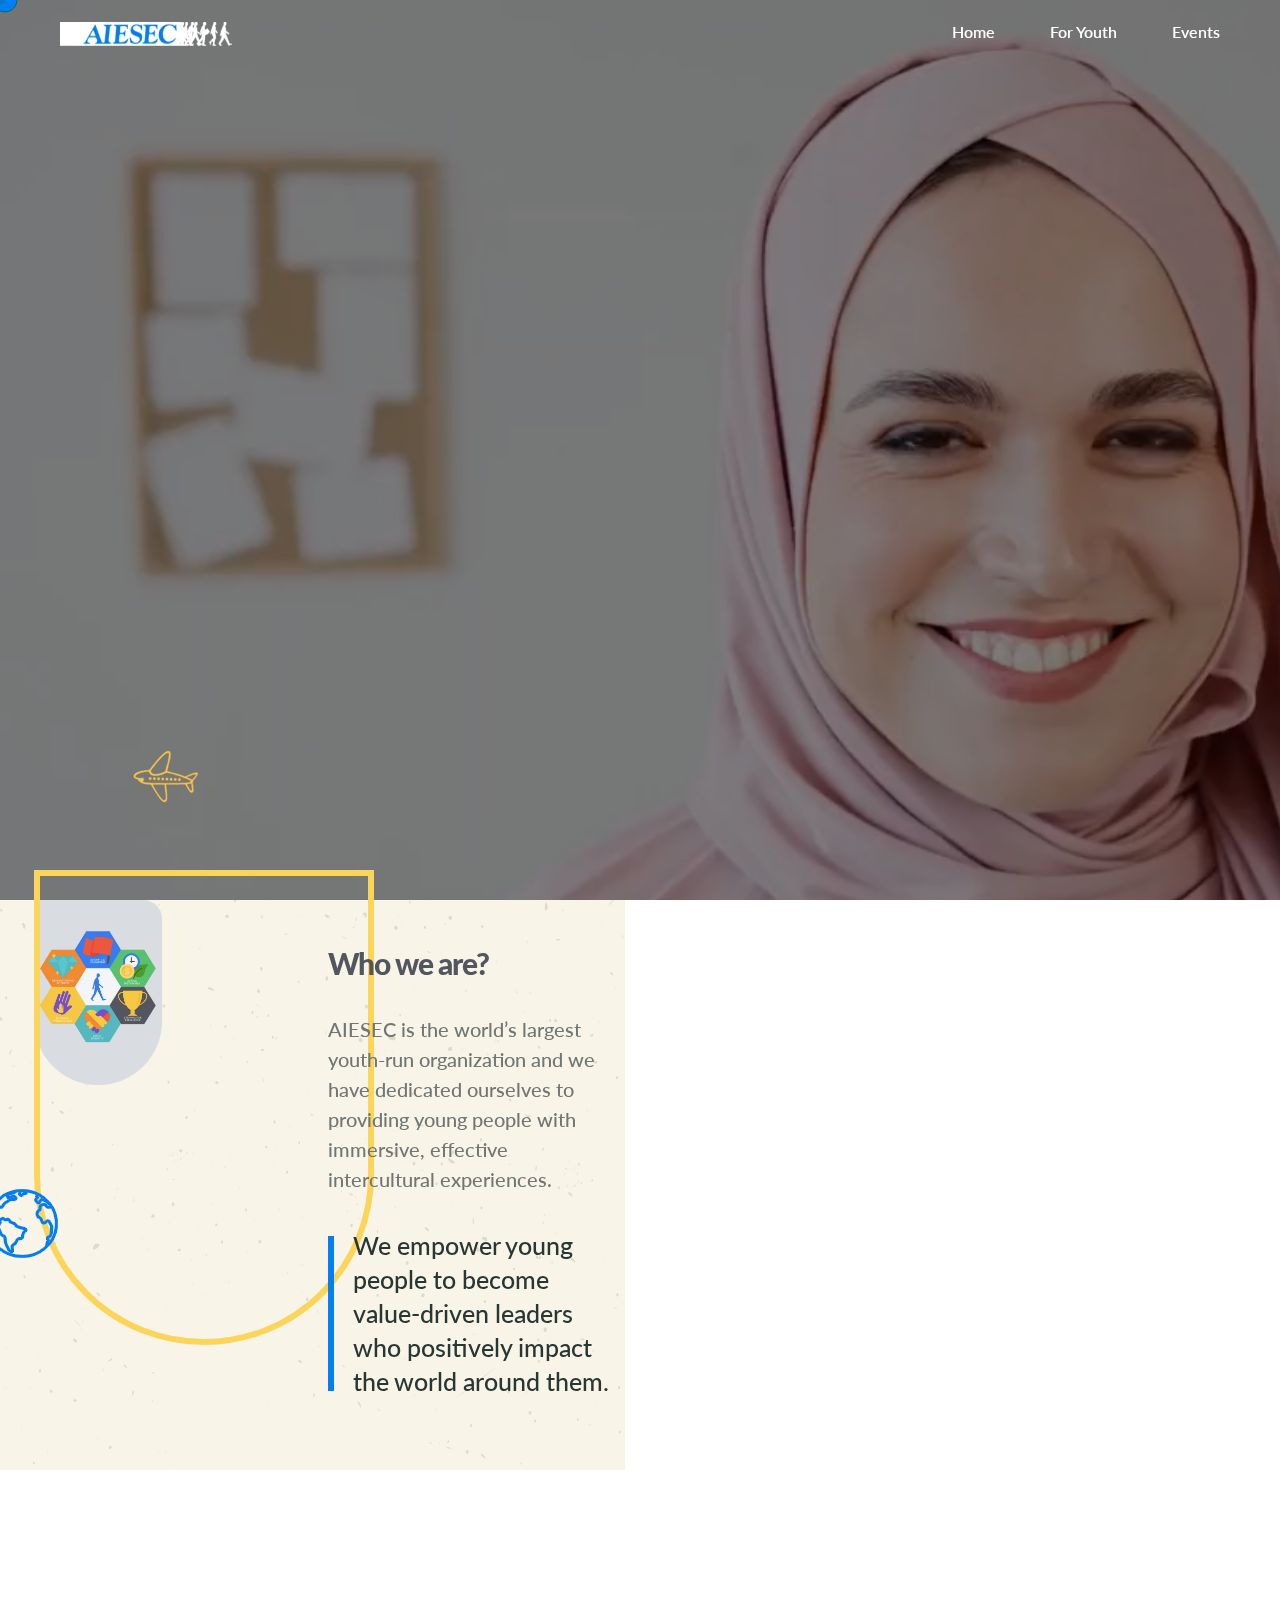
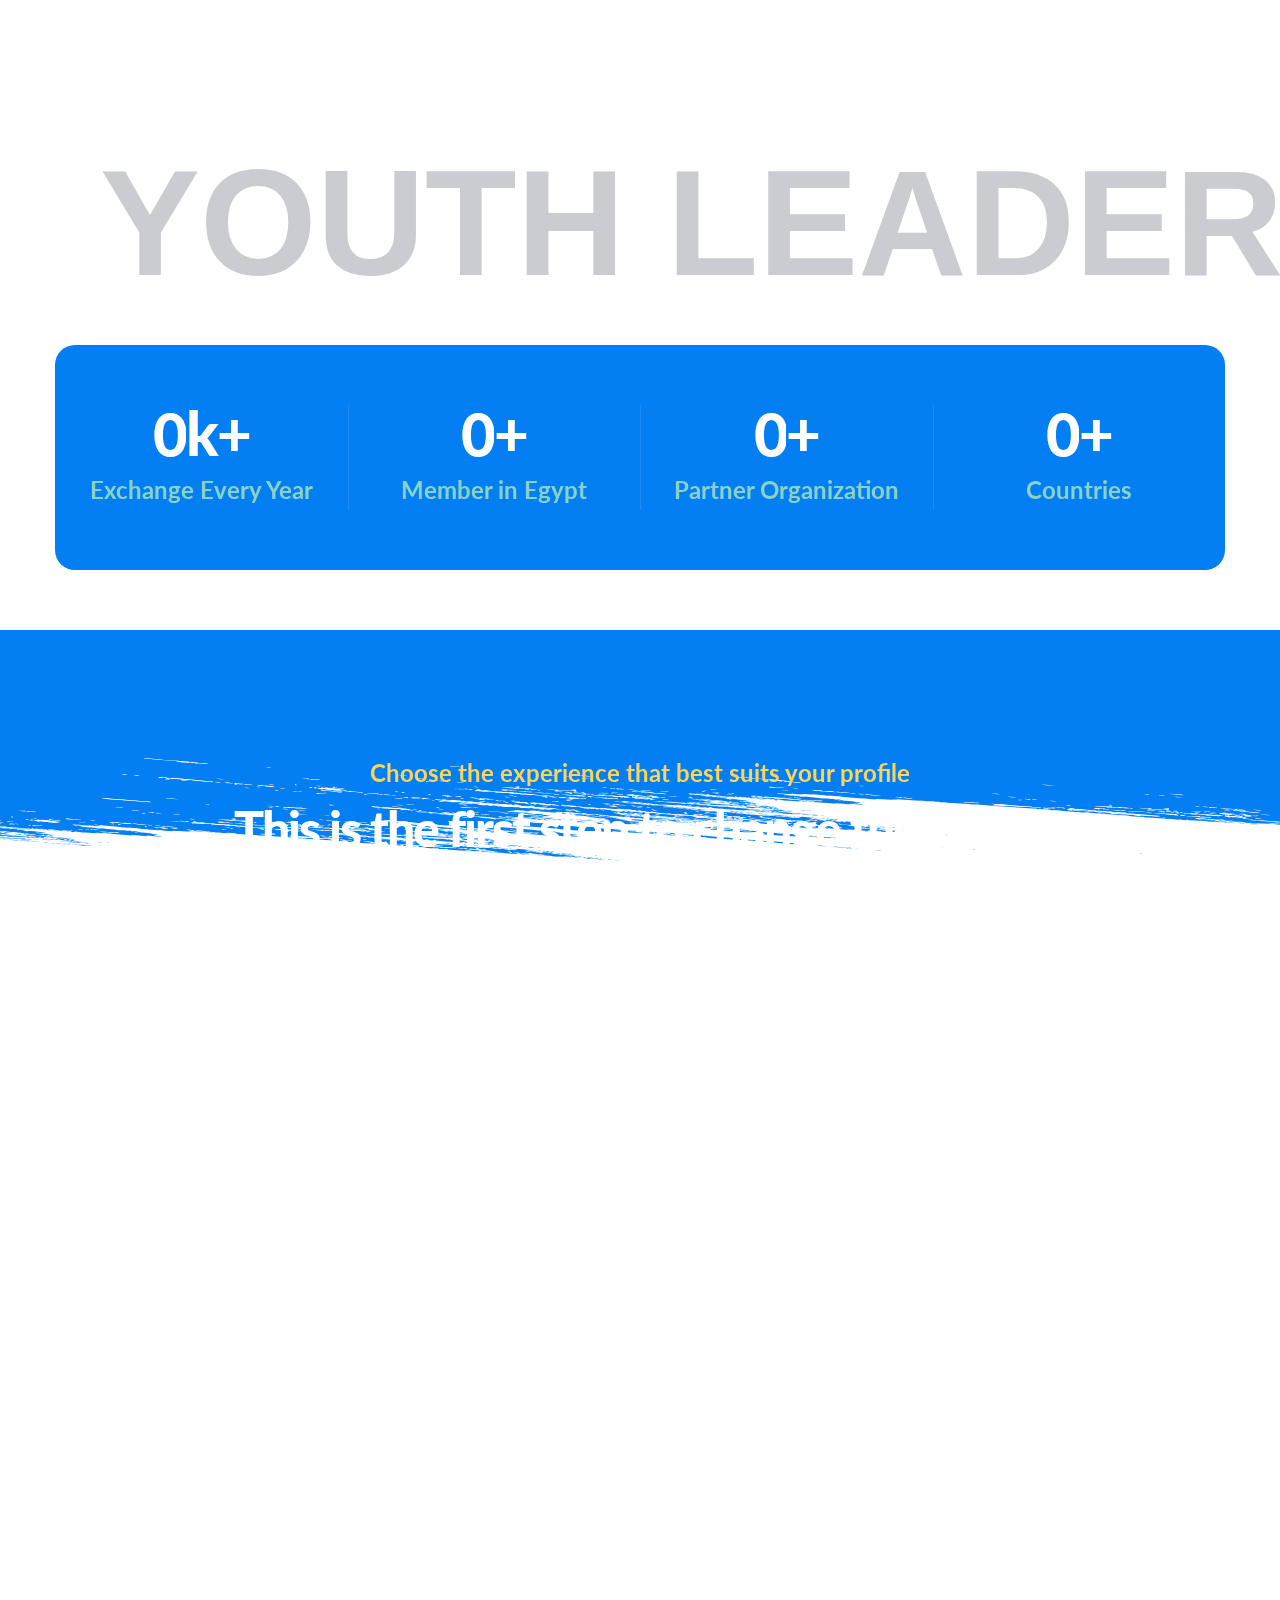
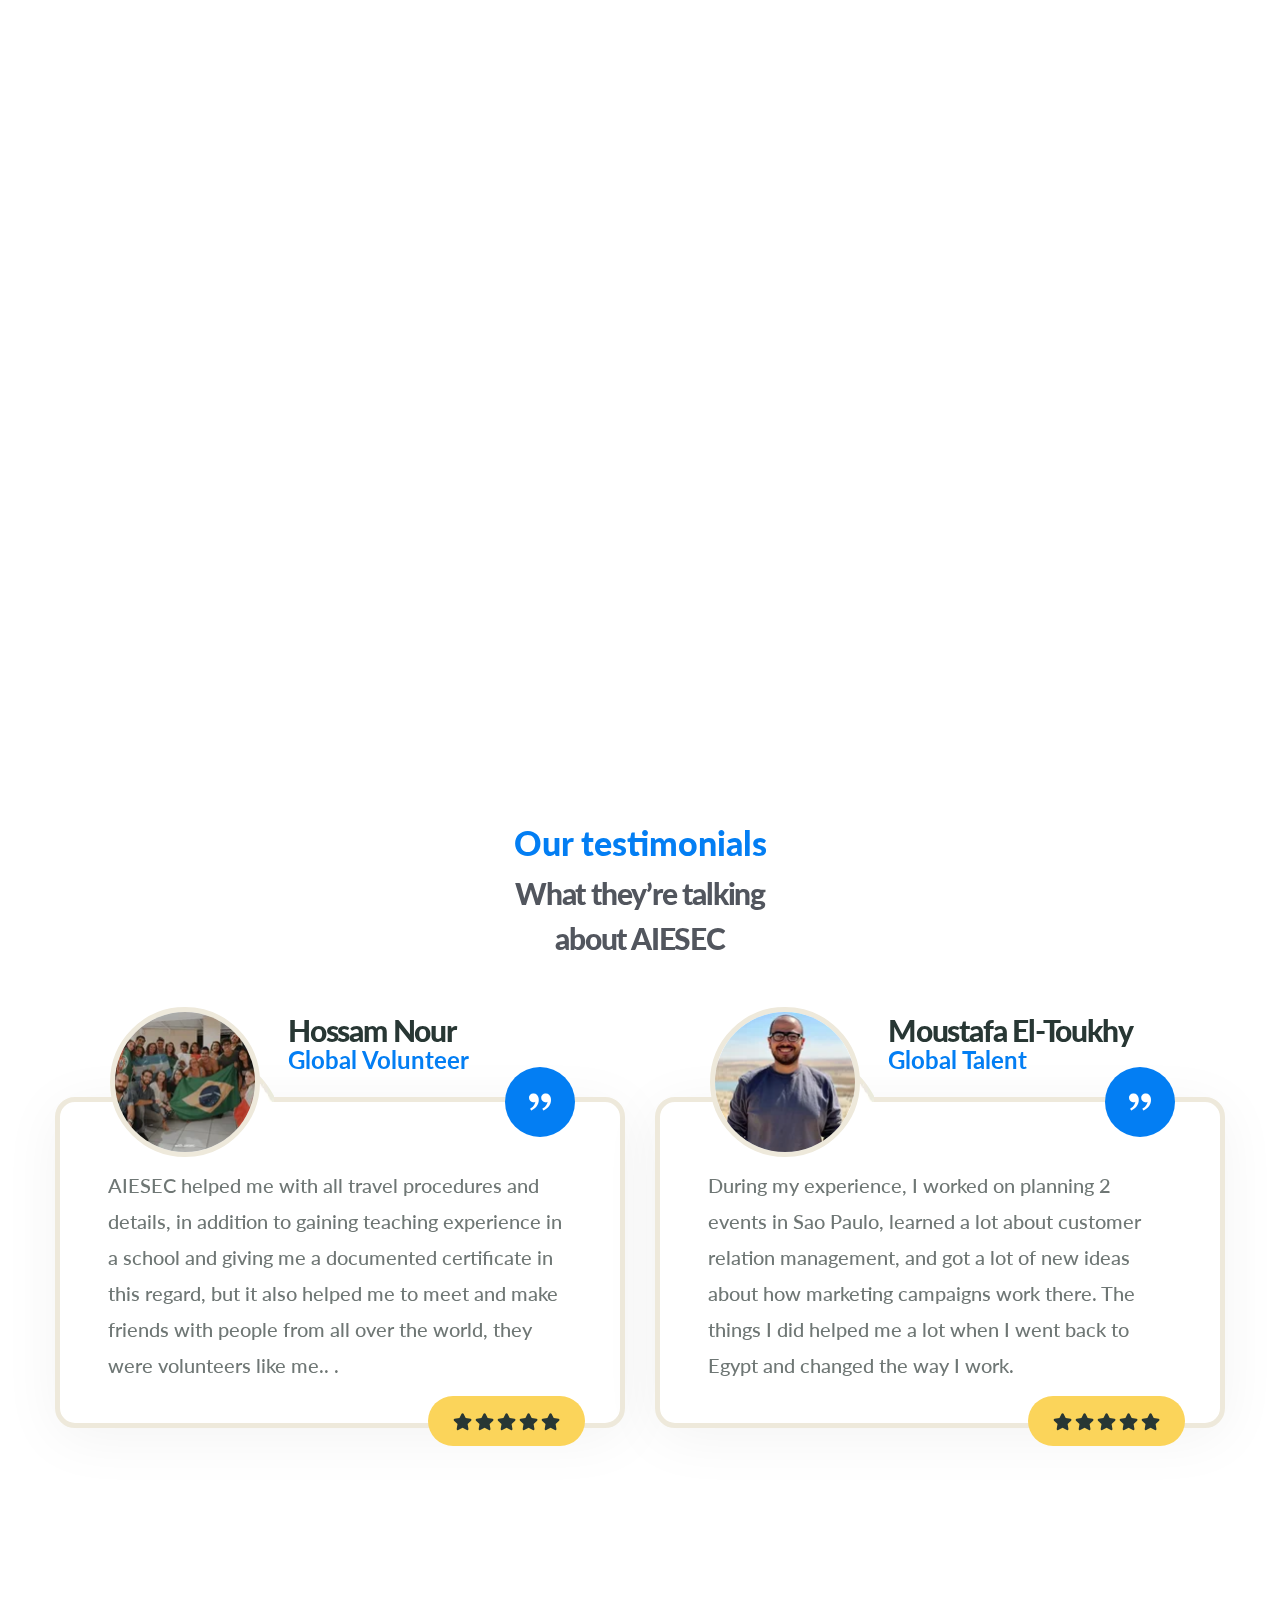
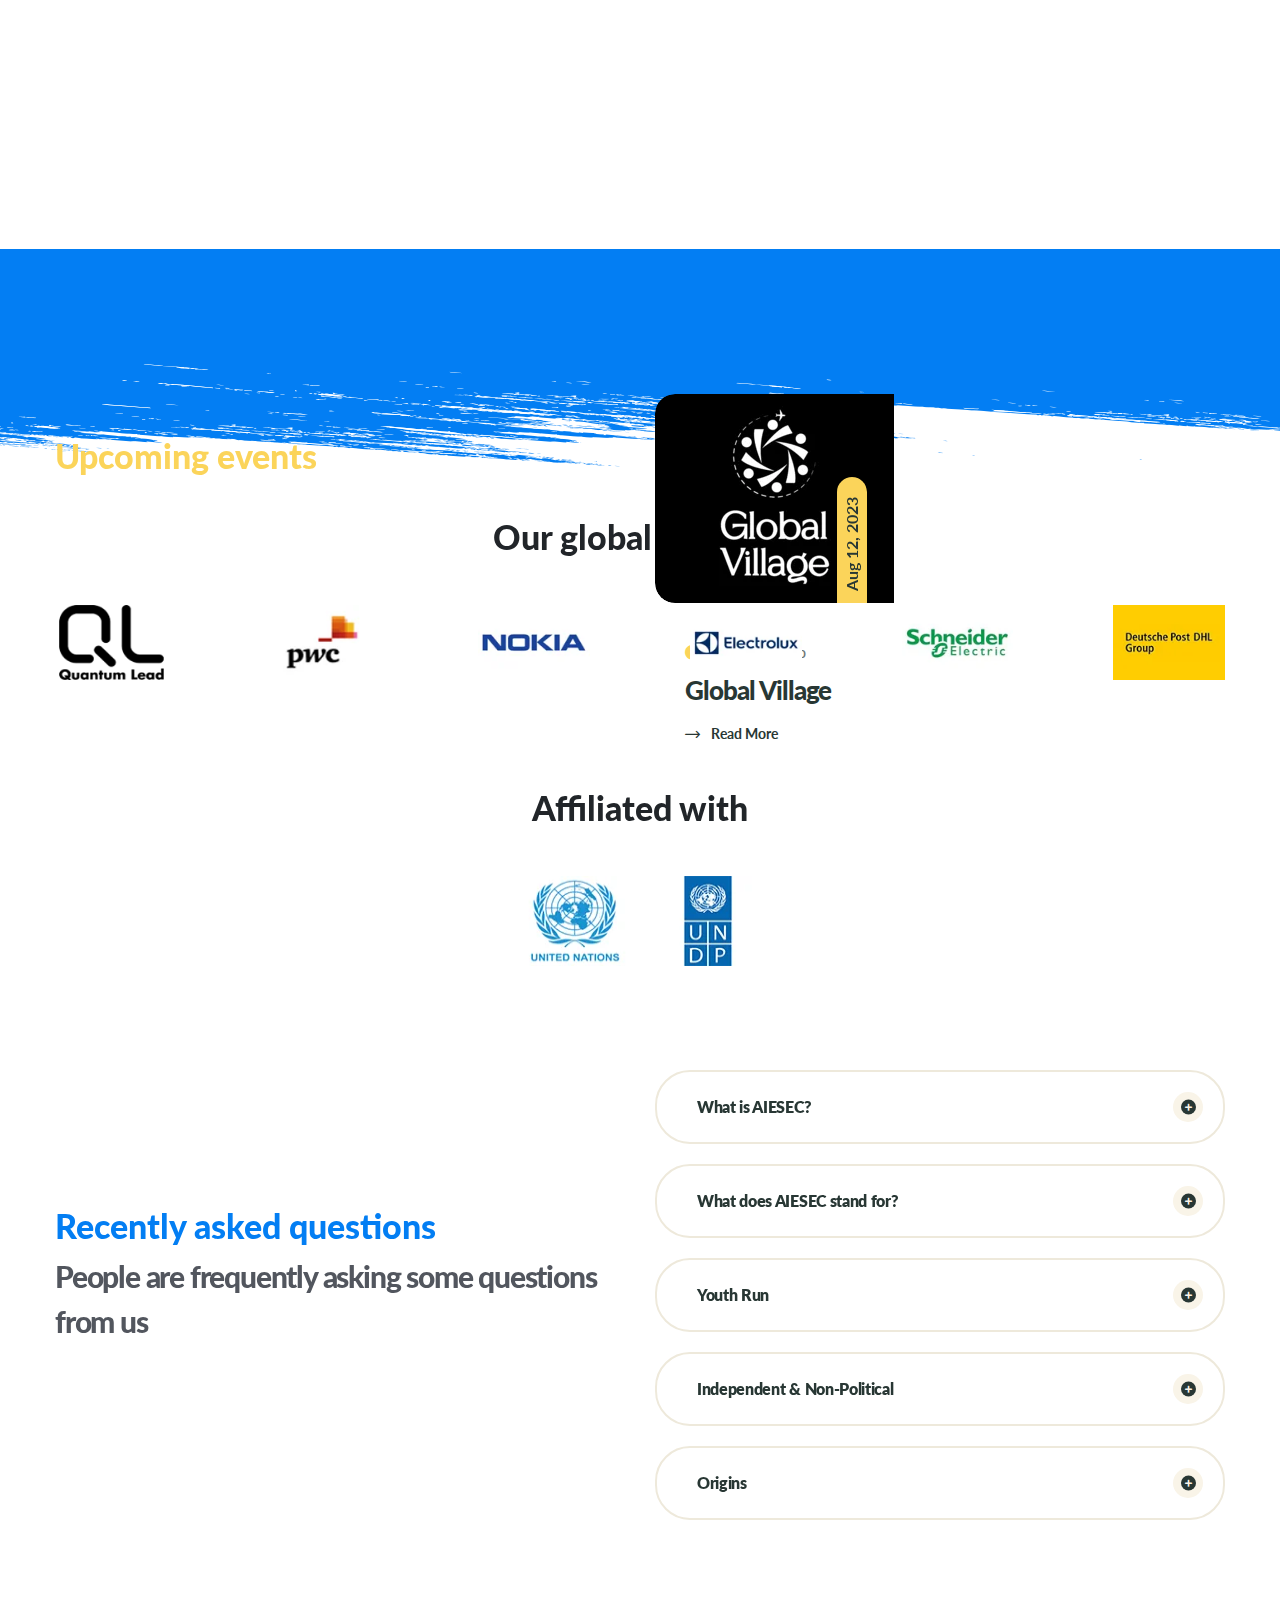
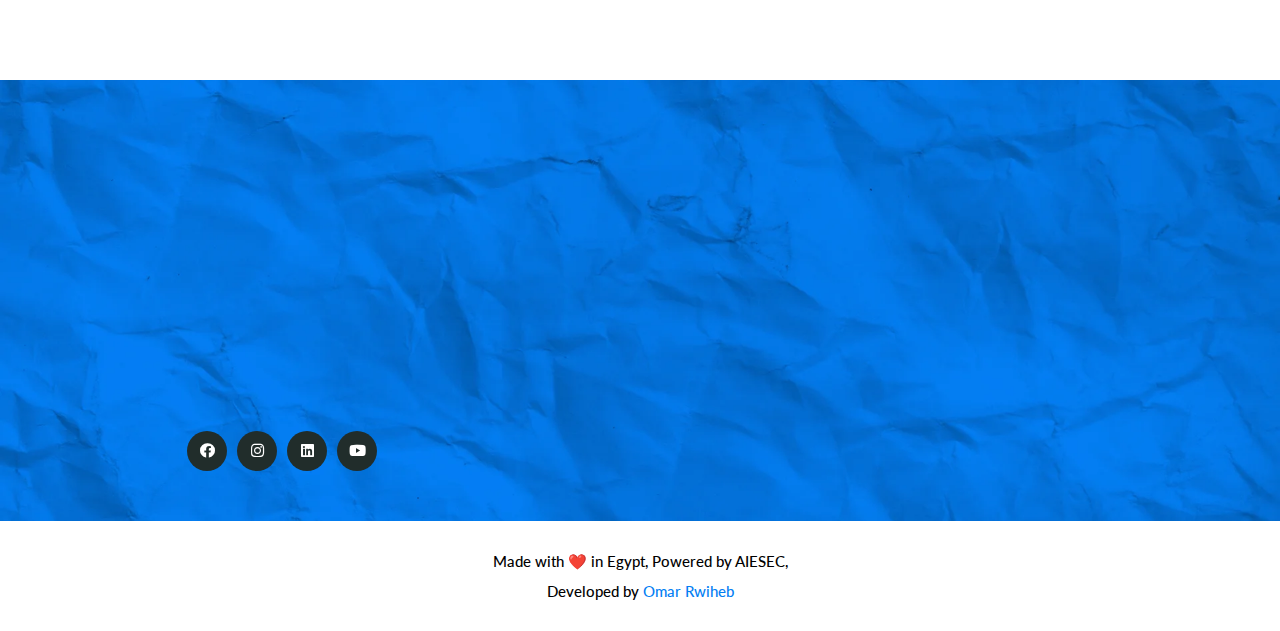
==== index.html @ 88f48488 "initial commit" ====
<!DOCTYPE html>
<html lang=en>
<head>
<meta charset=UTF-8 />
<meta name=viewport content="width=device-width, initial-scale=1.0" />
<title> AIESEC in Egypt </title>
<link rel=apple-touch-icon sizes=180x180 href=assets/images/favicons/apple-touch-icon.png />
<link rel=icon type=image/png sizes=32x32 href=assets/images/AIESEC-Favicon-309x341.png />
<link rel=manifest href=assets/images/favicons/site.webmanifest />
<meta name=description content="AIESEC develops the next generation of young leaders with impactful professional and volunteering experiences to activate their leadership potential." />
<style>:root{--bs-blue:#0d6efd;--bs-indigo:#6610f2;--bs-purple:#6f42c1;--bs-pink:#d63384;--bs-red:#dc3545;--bs-orange:#fd7e14;--bs-yellow:#ffc107;--bs-green:#198754;--bs-teal:#20c997;--bs-cyan:#0dcaf0;--bs-white:#fff;--bs-gray:#6c757d;--bs-gray-dark:#343a40;--bs-primary:#0d6efd;--bs-secondary:#6c757d;--bs-success:#198754;--bs-info:#0dcaf0;--bs-warning:#ffc107;--bs-danger:#dc3545;--bs-light:#f8f9fa;--bs-dark:#212529;--bs-font-sans-serif:system-ui,-apple-system,"Segoe UI",Roboto,"Helvetica Neue",Arial,"Noto Sans","Liberation Sans",sans-serif,"Apple Color Emoji","Segoe UI Emoji","Segoe UI Symbol","Noto Color Emoji";--bs-font-monospace:SFMono-Regular,Menlo,Monaco,Consolas,"Liberation Mono","Courier New",monospace;--bs-gradient:linear-gradient(180deg,rgba(255,255,255,0.15),rgba(255,255,255,0))}*,::after,::before{box-sizing:border-box}@media(prefers-reduced-motion:no-preference){:root{scroll-behavior:smooth}}body{margin:0;font-family:var(--bs-font-sans-serif);font-size:1rem;font-weight:400;line-height:1.5;color:#212529;background-color:#fff;-webkit-text-size-adjust:100%;-webkit-tap-highlight-color:transparent}.h1,.h2,.h3,.h4,.h5,.h6,h1,h2,h3,h4,h5,h6{margin-top:0;margin-bottom:.5rem;font-weight:500;line-height:1.2}.h2,h2{font-size:calc(1.325rem + .9vw)}@media(min-width:1200px){.h2,h2{font-size:2rem}}.h3,h3{font-size:calc(1.3rem + .6vw)}@media(min-width:1200px){.h3,h3{font-size:1.75rem}}.h4,h4{font-size:calc(1.275rem + .3vw)}@media(min-width:1200px){.h4,h4{font-size:1.5rem}}p{margin-top:0;margin-bottom:1rem}ol,ul{padding-left:2rem}dl,ol,ul{margin-top:0;margin-bottom:1rem}ol ol,ol ul,ul ol,ul ul{margin-bottom:0}a{color:#0d6efd;text-decoration:underline}img,svg{vertical-align:middle}button{border-radius:0}button,input,optgroup,select,textarea{margin:0;font-family:inherit;font-size:inherit;line-height:inherit}button,select{text-transform:none}[type=button],[type=reset],[type=submit],button{-webkit-appearance:button}[type=button]:not(:disabled),[type=reset]:not(:disabled),[type=submit]:not(:disabled),button:not(:disabled){cursor:pointer}.list-unstyled{padding-left:0;list-style:none}.container,.container-fluid,.container-lg,.container-md,.container-sm,.container-xl,.container-xxl{width:100%;padding-right:var(--bs-gutter-x,.75rem);padding-left:var(--bs-gutter-x,.75rem);margin-right:auto;margin-left:auto}@media(min-width:576px){.container,.container-sm{max-width:540px}}@media(min-width:768px){.container,.container-md,.container-sm{max-width:720px}}@media(min-width:992px){.container,.container-lg,.container-md,.container-sm{max-width:960px}}@media(min-width:1200px){.container,.container-lg,.container-md,.container-sm,.container-xl{max-width:1140px}}.row{--bs-gutter-x:1.5rem;--bs-gutter-y:0;display:flex;flex-wrap:wrap;margin-top:calc(var(--bs-gutter-y)*- 1);margin-right:calc(var(--bs-gutter-x)/ - 2);margin-left:calc(var(--bs-gutter-x)/ - 2)}.row>*{flex-shrink:0;width:100%;max-width:100%;padding-right:calc(var(--bs-gutter-x)/ 2);padding-left:calc(var(--bs-gutter-x)/ 2);margin-top:var(--bs-gutter-y)}@media(min-width:768px){.col-md-6{flex:0 0 auto;width:50%}}@media(min-width:992px){.col-lg-6{flex:0 0 auto;width:50%}}@media(min-width:1200px){.col-xl-2{flex:0 0 auto;width:16.6666666667%}.col-xl-3{flex:0 0 auto;width:25%}.col-xl-4{flex:0 0 auto;width:33.3333333333%}.col-xl-6{flex:0 0 auto;width:50%}.col-xl-12{flex:0 0 auto;width:100%}}.dropdown,.dropend,.dropstart,.dropup{position:relative}.clearfix::after{display:block;clear:both;content:""}.text-center{text-align:center!important}.animated{-webkit-animation-duration:1s;animation-duration:1s;-webkit-animation-fill-mode:both;animation-fill-mode:both}.fadeInUp{-webkit-animation-name:fadeInUp;animation-name:fadeInUp}.slideInLeft{-webkit-animation-name:slideInLeft;animation-name:slideInLeft}.zoominout{animation-name:zoomInOut;animation-duration:3s;animation-iteration-count:infinite;animation-timing-function:ease-in-out;-webkit-animation-name:zoomInOut;-webkit-animation-duration:3s;-webkit-animation-iteration-count:infinite;-webkit-animation-timing-function:ease-in-out;-moz-animation-name:zoomInOut;-moz-animation-duration:3s;-moz-animation-iteration-count:infinite;-moz-animation-timing-function:ease-in-out;-ms-animation-name:zoomInOut;-ms-animation-duration:3s;-ms-animation-iteration-count:infinite;-ms-animation-timing-function:ease-in-out;-o-animation-name:zoomInOut;-o-animation-duration:3s;-o-animation-iteration-count:infinite;-o-animation-timing-function:ease-in-out}.float-bob-y{-webkit-animation-name:float-bob-y;animation-name:float-bob-y;-webkit-animation-duration:2s;animation-duration:2s;-webkit-animation-iteration-count:infinite;animation-iteration-count:infinite;-webkit-animation-timing-function:linear;animation-timing-function:linear}.zoom-fade{animation-name:zoom-fade;animation-duration:5s;animation-iteration-count:infinite;animation-timing-function:linear;-webkit-animation-name:zoom-fade;-webkit-animation-duration:5s;-webkit-animation-iteration-count:infinite;-webkit-animation-timing-function:linear;-moz-animation-name:zoom-fade;-moz-animation-duration:5s;-moz-animation-iteration-count:infinite;-moz-animation-timing-function:linear;-ms-animation-name:zoom-fade;-ms-animation-duration:5s;-ms-animation-iteration-count:infinite;-ms-animation-timing-function:linear;-o-animation-name:zoom-fade;-o-animation-duration:5s;-o-animation-iteration-count:infinite;-o-animation-timing-function:linear}:root{--temp-font:Lato;--temp-font-two:Lato;--temp-font-three:Lato;--temp-gray:#6f7775;--temp-gray-rgb:111,119,117;--temp-white:#fff;--temp-white-rgb:255,255,255;--temp-base:#00715d;--temp-base-rgb:0,113,93;--temp-black:#283734;--temp-black-rgb:40,55,52;--temp-primary:#fbd45a;--temp-primary-rgb:251,212,90;--temp-extra:#f9f4e8;--temp-extra-rgb:249,244,232;--temp-bdr-color:#eee9db;--temp-bdr-color-rgb:238,233,219;--temp-bdr-radius:20px;--aiesec-blue:#037ef3}.row{--bs-gutter-x:30px}body{font-family:"Lato";color:var(--temp-gray);font-size:15px;line-height:30px;font-weight:500}a{color:var(--temp-gray)}a,a:hover,a:focus,a:visited{text-decoration:none}h2,h3,h4,h5,h6{color:var(--temp-white);font-family:var(--temp-font-two);margin:0}p{margin:0}dl,ol,ul{margin-top:0;margin-bottom:0}.page-wrapper{position:relative;margin:0 auto;width:100%;min-width:300px;overflow:hidden}.container{padding-left:15px;padding-right:15px}@media(min-width:1200px){.container{max-width:1200px}}.custom-cursor__cursor{width:25px;height:25px;border-radius:100%;border:1px solid var(--temp-base,#a47c68);background-color:var(--aiesec-blue);-webkit-transition:all 200ms ease-out;transition:all 200ms ease-out;position:fixed;pointer-events:none;left:0;top:0;-webkit-transform:translate(calc( - 50% + 5px),-50%);transform:translate(calc( - 50% + 5px),-50%);z-index:999991}.custom-cursor__cursor-two{width:10px;height:10px;border-radius:100%;background-color:var(--temp-base);opacity:.3;position:fixed;-webkit-transform:translate(-50%,-50%);transform:translate(-50%,-50%);pointer-events:none;-webkit-transition:width .3s,height .3s,opacity .3s;transition:width .3s,height .3s,opacity .3s;z-index:999991}.thm-btn{position:relative;display:inline-block;vertical-align:middle;outline:none!important;background-color:var(--temp-primary);color:var(--temp-black);font-size:14px;font-weight:800;text-transform:uppercase;letter-spacing:0;border-radius:30px;padding:15px 49px 15px;transition:all .5s linear;overflow:hidden;z-index:1}.thm-btn:before{transition-duration:800ms;position:absolute;width:200%;height:200%;content:"";top:-230%;left:50%;-webkit-transform:translateX(-50%);transform:translateX(-50%);border-radius:50%;z-index:-1;background-color:var(--aiesec-blue)}.section-title{position:relative;display:block;margin-top:-4px;margin-bottom:46px}.section-title__tagline{font-size:34px;color:var(--aiesec-blue);font-weight:700;line-height:24px;margin-bottom:10px;font-family:var(--temp-font-three)}.section-title__title{margin:0;color:#52565e;font-size:30px;line-height:45px;font-weight:900;letter-spacing:-0.04em;margin-top:6px}.preloader{position:fixed;background-color:var(--aiesec-blue);background-position:center center;background-repeat:no-repeat;top:0;left:0;right:0;bottom:0;z-index:99999;display:-webkit-box;display:-ms-flexbox;display:flex;-webkit-box-pack:center;-ms-flex-pack:center;justify-content:center;-webkit-box-align:center;-ms-flex-align:center;align-items:center;text-align:center}.scroll-to-top{display:inline-block;width:50px;height:50px;background:var(--temp-primary);position:fixed;bottom:20px;right:15px;z-index:99;text-align:center;-webkit-transition:all .4s ease;transition:all .4s ease;display:none;border-radius:50%;transition:all .4s ease}.scroll-to-top i{color:var(--temp-black);font-size:18px;line-height:50px}.main-header{display:block;width:100%;-webkit-transition:all 500ms ease;transition:all 500ms ease;z-index:99;position:absolute;top:0}.main-menu{position:relative;display:block}.main-menu__wrapper{position:relative;display:block;padding-left:60px}.main-menu__wrapper-inner{display:flex;align-items:center;justify-content:space-between}.main-menu__left{position:relative;display:block;width:9%;margin-right:157px}.main-menu__logo{display:block}.main-menu__logo img{image-rendering:-moz-crisp-edges;image-rendering:-o-crisp-edges;image-rendering:-webkit-optimize-contrast;image-rendering:crisp-edges;-ms-interpolation-mode:nearest-neighbor;-webkit-backface-visibility:hidden;backface-visibility:hidden;-ms-transform:translateZ(0);-webkit-transform:translateZ(0);transform:translateZ(0);width:180%;height:100%}.main-menu__right{display:block;width:91%}.main-menu__right-bottom{display:flex;align-items:center;justify-content:end;padding-left:50px;padding-right:60px;border-top-left-radius:15px;border-bottom-left-radius:15px}.main-menu__main-menu-box{display:block}.main-menu .main-menu__list,.main-menu .main-menu__list>li>ul,.main-menu .main-menu__list>li>ul>li>ul,.stricky-header .main-menu__list,.stricky-header .main-menu__list>li>ul,.stricky-header .main-menu__list>li>ul>li>ul{margin:0;padding:0;list-style-type:none;-webkit-box-align:center;-ms-flex-align:center;align-items:center;display:none}@media(min-width:1200px){.main-menu .main-menu__list,.main-menu .main-menu__list>li>ul,.main-menu .main-menu__list>li>ul>li>ul,.stricky-header .main-menu__list,.stricky-header .main-menu__list>li>ul,.stricky-header .main-menu__list>li>ul>li>ul{display:-webkit-box;display:-ms-flexbox;display:flex}}.main-menu .main-menu__list>li,.stricky-header .main-menu__list>li{padding-top:17px;padding-bottom:17px;position:relative}.main-menu .main-menu__list>li+li,.stricky-header .main-menu__list>li+li{margin-left:55px}.main-menu .main-menu__list>li>a,.stricky-header .main-menu__list>li>a{font-size:16px;display:-webkit-box;display:-ms-flexbox;display:flex;-webkit-box-align:center;-ms-flex-align:center;align-items:center;color:#fff;position:relative;-webkit-transition:all 500ms ease;transition:all 500ms ease;font-weight:600}.main-menu .main-menu__list>li.current>a,.main-menu .main-menu__list>li.current-menu-ancestor>a,.main-menu .main-menu__list>li.current-menu-item>a,.main-menu .main-menu__list>li.current-menu-page>a,.main-menu .main-menu__list>li.current_page_item>a,.main-menu .main-menu__list>li:hover>a,.stricky-header .main-menu__list>li.current>a,.stricky-header .main-menu__list>li.current_page_item>a,.stricky-header .main-menu__list>li.current-menu-ancestor>a,.stricky-header .main-menu__list>li.current-menu-item>a,.stricky-header .main-menu__list>li.current-menu-page>a,.stricky-header .main-menu__list>li:hover>a{color:var(--temp-white)}.main-menu .main-menu__list>li>ul,.main-menu .main-menu__list>li>ul>li>ul,.stricky-header .main-menu__list>li>ul,.stricky-header .main-menu__list>li>ul>li>ul{position:absolute;top:100%;left:-250%;min-width:270px;-webkit-box-orient:vertical;-webkit-box-direction:normal;-ms-flex-direction:column;flex-direction:column;-webkit-box-pack:start;-ms-flex-pack:start;justify-content:flex-start;-webkit-box-align:start;-ms-flex-align:start;align-items:flex-start;opacity:0;visibility:hidden;-webkit-transform-origin:top center;transform-origin:top center;-webkit-transform:scaleY(0) translateZ(100px);transform:scaleY(0) translateZ(100px);-webkit-transition:opacity 500ms ease,visibility 500ms ease,-webkit-transform 700ms ease;transition:opacity 500ms ease,visibility 500ms ease,-webkit-transform 700ms ease;transition:opacity 500ms ease,visibility 500ms ease,transform 700ms ease;transition:opacity 500ms ease,visibility 500ms ease,transform 700ms ease,-webkit-transform 700ms ease;z-index:99;overflow:hidden;background-color:#fff;box-shadow:0 10px 39.2px .8px rgba(0,0,0,0.1);padding:31px 20px 31px;border-bottom-left-radius:20px;border-bottom-right-radius:20px}.main-menu .main-menu__list>li>ul>li,.main-menu .main-menu__list>li>ul>li>ul>li,.stricky-header .main-menu__list>li>ul>li,.stricky-header .main-menu__list>li>ul>li>ul>li{-webkit-box-flex:1;-ms-flex:1 1 100%;flex:1 1 100%;width:100%;position:relative}.main-menu .main-menu__list>li>ul>li+li,.main-menu .main-menu__list>li>ul>li>ul>li+li,.stricky-header .main-menu__list>li>ul>li+li,.stricky-header .main-menu__list>li>ul>li>ul>li+li{border-top:0;margin-top:10px}.main-menu .main-menu__list>li>ul>li>a,.main-menu .main-menu__list>li>ul>li>ul>li>a,.stricky-header .main-menu__list>li>ul>li>a,.stricky-header .main-menu__list>li>ul>li>ul>li>a{position:relative;font-size:16px;line-height:30px;color:var(--temp-gray);letter-spacing:0;font-weight:500;display:-webkit-box;display:-ms-flexbox;display:flex;padding:5px 20px 5px;-webkit-transition:500ms;transition:500ms;background-color:var(--temp-white);border-radius:var(--temp-bdr-radius)}.main-menu .main-menu__list>li>ul>li>a::before,.main-menu .main-menu__list>li>ul>li>ul>li>a::before,.stricky-header .main-menu__list>li>ul>li>a::before,.stricky-header .main-menu__list>li>ul>li>ul>li>a::before{position:absolute;top:50%;right:20px;font-family:"Font Awesome 5 Free";font-weight:900;content:"\f30b";font-size:14px;color:var(--temp-base);transform:translateY(-50%) scale(0);-webkit-transition:500ms;transition:500ms}.stricky-header{position:fixed;z-index:991;top:0;left:0;background-color:var(--aiesec-blue);width:100%;visibility:hidden;-webkit-transform:translateY(-120%);transform:translateY(-120%);-webkit-transition:visibility 500ms ease,-webkit-transform 500ms ease;transition:visibility 500ms ease,-webkit-transform 500ms ease;transition:transform 500ms ease,visibility 500ms ease;transition:transform 500ms ease,visibility 500ms ease,-webkit-transform 500ms ease;-webkit-box-shadow:0 10px 60px 0 rgba(0,0,0,0.05);box-shadow:0 10px 60px 0 rgba(0,0,0,0.05)}.stricky-header.stricky-fixed{-webkit-transform:translateY(0);transform:translateY(0);visibility:visible;background-color:var(--aiesec-blue)}.main-menu .mobile-nav__toggler{font-size:20px;color:var(--temp-base);cursor:pointer;-webkit-transition:500ms;transition:500ms}@media(min-width:1200px){.main-menu .mobile-nav__toggler{display:none}}.mobile-nav__wrapper{position:fixed;top:0;left:0;width:100vw;height:100svh;z-index:999;-webkit-transform:translateX(-100%);transform:translateX(-100%);-webkit-transform-origin:left center;transform-origin:left center;-webkit-transition:visibility 500ms ease 500ms,-webkit-transform 500ms ease 500ms;transition:visibility 500ms ease 500ms,-webkit-transform 500ms ease 500ms;transition:transform 500ms ease 500ms,visibility 500ms ease 500ms;transition:transform 500ms ease 500ms,visibility 500ms ease 500ms,-webkit-transform 500ms ease 500ms;visibility:hidden}.mobile-nav__overlay{position:absolute;top:0;left:0;right:0;bottom:0;background-color:#000;opacity:.5;cursor:pointer}.mobile-nav__content{width:300px;background-color:var(--aiesec-blue);z-index:10;position:relative;height:100%;overflow-y:auto;padding-top:30px;padding-bottom:30px;padding-left:15px;padding-right:15px;opacity:0;visibility:hidden;-webkit-transform:translateX(-100%);transform:translateX(-100%);-webkit-transition:opacity 500ms ease 0ms,visibility 500ms ease 0ms,-webkit-transform 500ms ease 0ms;transition:opacity 500ms ease 0ms,visibility 500ms ease 0ms,-webkit-transform 500ms ease 0ms;transition:opacity 500ms ease 0ms,visibility 500ms ease 0ms,transform 500ms ease 0ms;transition:opacity 500ms ease 0ms,visibility 500ms ease 0ms,transform 500ms ease 0ms,-webkit-transform 500ms ease 0ms}.mobile-nav__content .logo-box{margin-bottom:40px;display:-webkit-box;display:-ms-flexbox;display:flex}.mobile-nav__close{position:absolute;top:20px;right:15px;font-size:18px;color:var(--temp-white);cursor:pointer}.mobile-nav__content .main-menu__list,.mobile-nav__content .main-menu__list>li>ul,.mobile-nav__content .main-menu__list>li>ul>li>ul{margin:0;padding:0;list-style-type:none}.mobile-nav__content .main-menu__list>li>ul,.mobile-nav__content .main-menu__list>li>ul>li>ul{display:none;border-top:1px solid rgba(255,255,255,0.1);margin-left:.5em}.mobile-nav__content .main-menu__list>li:not(:last-child),.mobile-nav__content .main-menu__list>li>ul>li:not(:last-child),.mobile-nav__content .main-menu__list>li>ul>li>ul>li:not(:last-child){border-bottom:1px solid rgba(255,255,255,0.1)}.mobile-nav__content .main-menu__list>li>a,.mobile-nav__content .main-menu__list>li>ul>li>a,.mobile-nav__content .main-menu__list>li>ul>li>ul>li>a{display:-webkit-box;display:-ms-flexbox;display:flex;-webkit-box-pack:justify;-ms-flex-pack:justify;justify-content:space-between;line-height:30px;color:#fff;font-size:14px;font-family:var(--temp-font,"Rubik",sans-serif);font-weight:500;height:46px;-webkit-box-align:center;-ms-flex-align:center;align-items:center;-webkit-transition:500ms;transition:500ms}.mobile-nav__content .main-menu__list>li>a>button,.mobile-nav__content .main-menu__list>li>ul>li>a>button,.mobile-nav__content .main-menu__list>li>ul>li>ul>li>a>button{width:30px;height:30px;background-color:var(--aiesec-blue);border:0;outline:0;color:#fff;display:-webkit-box;display:-ms-flexbox;display:flex;-webkit-box-align:center;-ms-flex-align:center;align-items:center;-webkit-box-pack:center;-ms-flex-pack:center;justify-content:center;text-align:center;-webkit-transform:rotate(-90deg);transform:rotate(-90deg);-webkit-transition:-webkit-transform 500ms ease;transition:-webkit-transform 500ms ease;transition:transform 500ms ease;transition:transform 500ms ease,-webkit-transform 500ms ease;padding:0}.mobile-nav__top{display:-webkit-box;display:-ms-flexbox;display:flex;-webkit-box-align:center;-ms-flex-align:center;align-items:center;-webkit-box-pack:justify;-ms-flex-pack:justify;justify-content:space-between;margin-bottom:30px}.mobile-nav__container{border-top:1px solid rgba(255,255,255,0.1);border-bottom:1px solid rgba(255,255,255,0.1)}.mobile-nav__social{display:-webkit-box;display:-ms-flexbox;display:flex;-webkit-box-align:center;-ms-flex-align:center;align-items:center}.mobile-nav__social a{font-size:16px;color:var(--temp-white);-webkit-transition:500ms;transition:500ms}.mobile-nav__social a+a{margin-left:30px}.main-video{position:relative;width:100%;height:100svh;display:flex;align-items:center;justify-content:center;overflow:hidden;flex-direction:column;gap:23px}.video-container{position:absolute;left:0;top:0;width:100%;height:100%;object-fit:cover;z-index:-1}.color-overlay{position:absolute;top:0;left:0;background-color:#222;width:100%;height:100svh;opacity:.5}.scroll-down{left:50%;transform:translateY(0%) rotate(45deg);opacity:0;translate:-50%}.about-aiesec{position:relative;display:block;padding:120px 0 105px;z-index:1}.about-aiesec__shape-box-1{position:absolute;top:0;left:0;height:570px;width:625px;background-color:var(--temp-extra);z-index:-1}.about-aiesec__shape-1{position:absolute;top:0;left:0;right:0;bottom:0;background-repeat:no-repeat;background-position:center;mix-blend-mode:luminosity;opacity:.15}.about-aiesec__left{position:relative;display:block;margin-right:100px}.about-aiesec__img-box{position:relative;display:block}.about-aiesec__img{position:relative;display:block}.about-aiesec__img img{width:70%;border-top-right-radius:100px;border-bottom-left-radius:335px;border-bottom-right-radius:335px;transform:translate(15%,0)}.about-aiesec__img-border{position:absolute;top:-30px;left:19px;height:475px;width:340px;border:6px solid var(--temp-primary);border-bottom-left-radius:300px;border-bottom-right-radius:300px}.about-aiesec__shape-2{position:absolute;top:280px;left:-30px}.about-aiesec__shape-2 img{width:auto}.about-aiesec__shape-3{position:absolute;bottom:50px;left:-55px}.about-aiesec__shape-3 img{width:auto}.about-aiesec__shape-4{position:absolute;bottom:265px;right:-4px}.about-aiesec__shape-4 img{width:auto}.about-aiesec__right{position:relative;display:block;margin-top:45px}.about-aiesec__right .section-title{margin-bottom:28px}.about-aiesec__text{font-size:20px}.about-aiesec__fund{position:relative;display:block;padding-left:25px;margin-top:34px;margin-bottom:43px}.about-aiesec__fund:before{content:"";position:absolute;top:8px;bottom:7px;left:0;width:6px;background-color:var(--aiesec-blue)}.about-aiesec__fund-text{font-size:25px;font-weight:500;color:var(--temp-black);line-height:34px}.aiesec-video{position:relative;display:block;padding:0 0 30px}.aiesec-video__img-box{position:relative;display:block}.aiesec-video__img{display:flex;position:relative;justify-content:center;align-items: center;}.home-video{width:63%;height:100%;border-radius:var(--temp-bdr-radius)}.aiesec-video__vid-border{position:absolute;top:-30px;left:175px;height:50%;width:30%;border:6px solid #ffc845;border-bottom-right-radius:40px;border-top-left-radius:40px;z-index:-1}.aiesec-video__vid-border-two{position:absolute;bottom:-30px;right:185px;height:50%;width:30%;border:6px solid var(--aiesec-blue);border-bottom-right-radius:40px;border-top-left-radius:40px;z-index:-1}.sliding-text-container{width:100%;text-transform:uppercase;position:relative;font-family:"Roboto",sans-serif;text-align:center;white-space:nowrap;overflow:hidden;text-overflow:clip;padding:100px}.big-text{display:inline-block;font-size:10em;color:#caccd1;z-index:0;font-weight:900;animation:marquee 100s linear infinite}.counter-one{position:relative;display:block;margin-top:-40px;margin-bottom:60px}.counter-one__inner{position:relative;display:block;background-color:var(--aiesec-blue);padding:55px 0 29px;border-radius:var(--temp-bdr-radius);overflow:hidden;z-index:1}.counter-one__list{position:relative;display:flex;align-items:center;flex-wrap:wrap}.counter-one__single{position:relative;flex:0 0 25%;width:100%;text-align:center;margin-bottom:33px}.counter-one__single:before{position:absolute;top:5px;bottom:-2px;left:0;content:"";width:1px;background-color:rgba(var(--temp-white-rgb),0.1)}.counter-one__single:first-child:before{display:none}.counter-one__count-box{position:relative;display:flex;align-items:center;justify-content:center;margin-bottom:7px}.counter-one__count-box h3{font-size:60px;color:var(--temp-white);font-weight:900;font-family:var(--temp-font-two)!important;letter-spacing:-0.04em;line-height:60px!important}.counter-one__text{position:relative;display:inline-block;font-size:24px;color:#89d3c6;font-weight:700;font-family:var(--temp-font-three);line-height:24px}.counter-one__letter{font-size:60px;color:var(--temp-white);font-weight:900;font-family:var(--temp-font-two);letter-spacing:-0.04em;line-height:60px;position:relative;top:-2px}.counter-one__text:before{position:absolute;bottom:-7px;left:0;right:0;content:"";height:2px;background-color:var(--temp-primary);transition:transform 500ms ease;transform:scale(0,1);transform-origin:right center}.become-volunteer-one{position:relative;display:block;z-index:1;padding:113px 0 120px}.become-volunteer-padding{padding:100px 0 120px}.become-volunteer-one__bg-box{position:absolute;top:0;left:0;right:0;bottom:0;background-color:var(--aiesec-blue);z-index:-1}.become-volunteer-one__bg{position:absolute;top:0;left:0;right:0;bottom:0;background-repeat:no-repeat;background-size:cover;background-position:center;opacity:.5}.become-volunteer-one__shape-1{position:absolute;bottom:-1px;left:0;right:0;height:106px;background-repeat:no-repeat;background-position:bottom center;background-size:cover;z-index:-1}.become-volunteer-one__inner{position:relative;display:block;text-align:center}.become-volunteer-one__sub-title{font-size:24px;color:var(--temp-primary);font-weight:700;font-family:var(--temp-font-three)}.become-volunteer-one__title{font-size:50px;color:var(--temp-white);font-weight:900;letter-spacing:-0.04em;line-height:62px;margin-top:9px;margin-bottom:36px}.feature-one__single{position:relative;display:block;background-color:#f85a40;border-radius:var(--temp-bdr-radius);padding:50px 50px 50px;margin-bottom:30px;height:93%;z-index:1}.feature-one__single-bg{position:absolute;top:0;left:0;right:0;bottom:0;background-repeat:no-repeat;background-position:center;background-size:cover;border-radius:var(--temp-bdr-radius);z-index:-1}.feature-one__top{position:relative;display:flex;justify-content:center}.feature-one__top-inner{position:relative;display:flex;align-items:center;width:132%;margin:auto}.feature-one__top-icon{position:relative;display:flex;align-items:center;justify-content:center;height:117px;width:126px;background-image:url(../images/icon/curved-circle-icon1.webp);border-radius:50%;font-size:65px;color:var(--temp-white);-webkit-transition:all 500ms ease;transition:all 500ms ease;background-repeat:no-repeat}.feature-one__top-icon-two{background-image:url(../images/icon/curved-circle-icon2.webp)}.feature-one__top-icon-three{background-image:url(../images/icon/curved-circle-icon3.webp)}.feature-one__top-icon-four{background-image:url(../images/icon/curved-circle-icon4.webp)}.feature-one__top-title{font-size:34px;font-weight:900;line-height:40px;letter-spacing:-0.04em}.feature-one__top-title a{color:var(--temp-white);-webkit-transition:all 500ms ease;transition:all 500ms ease}.feature-one__text{font-size:18px;color:#f0f0f0;font-family:var(--temp-font-three);font-weight:700;line-height:34px;padding-top:21px;padding-bottom:14px;text-align:center}.feature-one__btn{font-weight:800;background-color:var(--temp-white);padding:8px 50px 8px;left:50%;transform:translate(-50%)}.feature-one__btn:before{background-color:#caccd1}.feature-one__single--two{background-color:#0cb9c1}.feature-one__single--three{background-color:#f48924}.feature-one__single--four{background-color:var(--aiesec-blue)}.feature-one__single--two .feature-one__btn:before{background-color:#caccd1}.brand-one{position:relative;display:block;padding:60px 0 60px}.brand-one .swiper-slide{display:-webkit-box;display:-ms-flexbox;display:flex;-webkit-box-align:center;-ms-flex-align:center;align-items:center;-webkit-box-pack:center;-ms-flex-pack:center;justify-content:center}.brand-one .swiper-slide img{-webkit-transition:500ms;transition:500ms;max-width:100%}.faq-one{position:relative;display:block;padding:44px 0 160px;z-index:1}.faq-one__left{position:relative;display:block}.faq-one__left .section-title{margin-bottom:28px}.faq-one-accrodion .accrodion{position:relative;display:block;border:2px solid var(--temp-bdr-color);border-radius:35px;background-color:var(--temp-white);-webkit-transition:all 500ms ease;transition:all 500ms ease}.faq-one-accrodion .accrodion-title{position:relative;display:block;cursor:pointer;padding:21px 40px 21px;transition:all 200ms linear;transition-delay:.1s;border-radius:35px}.faq-one-accrodion .accrodion-title h4{margin:0;font-size:16px;font-weight:800;line-height:28px;color:var(--temp-black);letter-spacing:-0.02em;position:relative;-webkit-transition:all 500ms ease;transition:all 500ms ease;z-index:1}.faq-one-accrodion .accrodion+.accrodion{margin-top:20px}.faq-one-accrodion .accrodion-title h4::before{content:"\f067";font-family:"Font Awesome 5 Free";font-weight:900;font-size:8px;color:var(--temp-extra);background-color:var(--temp-black);position:absolute;top:50%;right:-13px;height:15px;width:15px;line-height:15px;border-radius:50%;display:flex;justify-content:center;align-items:center;-webkit-transform:translateY(-50%);transform:translateY(-50%);-webkit-transition:all 500ms ease;transition:all 500ms ease;text-align:center}.faq-one-accrodion .accrodion .accrodion-title h4::after{content:"";position:absolute;top:50%;right:-20px;transform:translateY(-50%);height:30px;width:30px;background-color:var(--temp-extra);border-radius:50%;-webkit-transition:all 500ms ease;transition:all 500ms ease;z-index:-1}.faq-one-accrodion .accrodion-content{position:relative;padding:0 40px 21px;margin-top:-9px}.site-footer{position:relative;display:block;background-color:var(--aiesec-blue);z-index:1}.site-footer-bg{position:absolute;top:0;bottom:0;left:0;right:0;background-size:cover;background-position:center;background-repeat:no-repeat;mix-blend-mode:luminosity;opacity:.1;z-index:-1}.footer-widget__title{font-size:20px;color:var(--temp-white);font-weight:800;line-height:20px;margin-bottom:27px;letter-spacing:-0.02em}.site-footer__top{background-image:url(/assets/images/peakpx_desktop.webp);background-position:top;position:relative;display:block;padding:50px 0 50px;background-size:cover}@media(max-width: 767px){.site-footer__top{background-image: url(/assets/images/peakpx_mobile.webp);}}.footer-widget__about{position:relative;display:block;margin-right:84px;width:100%}.footer-widget__about-logo{position:relative;display:block}.footer-widget__about-text-box{position:relative;display:block;padding-top:16px;padding-bottom:20px}.footer-widget__about-text{color:#fff;font-weight:400}.footer-widget__links{position:relative;display:block}.footer-widget__links-list{position:relative;display:block}.footer-widget__links-list li{position:relative;display:block}.footer-widget__links-list li+li{margin-top:11px}.footer-widget__links-list li a{position:relative;display:inline-block;font-size:15px;color:#fff;font-weight:400;transition:all 500ms ease}.footer-widget__links-list li a:before{position:absolute;top:36%;left:0;bottom:0;content:"\f105";font-family:"Font Awesome 5 Free";font-weight:900;transform:translateY(-50%);opacity:0;transition:all 500ms ease;font-size:15px;color:var(--temp-primary)}.footer-widget__non-profit{position:relative;display:block}.footer-widget__non-profit-list{position:relative;display:block}.footer-widget__non-profit-list li{position:relative;display:block}.footer-widget__non-profit-list li+li{margin-top:11px}.footer-widget__non-profit-list li a{position:relative;display:inline-block;font-size:15px;color:#fff;font-weight:400;transition:all 500ms ease}.footer-widget__non-profit-list li a:before{position:absolute;top:36%;left:0;bottom:0;content:"\f105";font-family:"Font Awesome 5 Free";font-weight:900;transform:translateY(-50%);opacity:0;transition:all 500ms ease;font-size:15px;color:var(--temp-primary)}.site-footer__social{display:-webkit-box;display:-ms-flexbox;display:flex;-webkit-box-align:center;-ms-flex-align:center;align-items:center;margin-top:22px;justify-content:flex-start;margin-left:132px;margin-top:18px}.ftr{justify-content:space-around}.site-footer__social a{position:relative;height:40px;width:40px;display:-webkit-box;display:-ms-flexbox;display:flex;-webkit-box-align:center;-ms-flex-align:center;align-items:center;-webkit-box-pack:center;-ms-flex-pack:center;justify-content:center;text-align:center;color:var(--temp-white);background-color:#212d2b;font-size:15px;border-radius:50%;overflow:hidden;-webkit-transition:all 500ms ease;transition:all 500ms ease;z-index:1}.site-footer__social a:after{position:absolute;content:"";top:0;left:0;right:0;height:100%;background-color:var(--temp-white);-webkit-transition-delay:.1s;transition-delay:.1s;-webkit-transition-timing-function:ease-in-out;transition-timing-function:ease-in-out;-webkit-transition-duration:.4s;transition-duration:.4s;-webkit-transition-property:all;transition-property:all;opacity:1;-webkit-transform-origin:top;transform-origin:top;-webkit-transform-style:preserve-3d;transform-style:preserve-3d;-webkit-transform:scaleY(0);transform:scaleY(0);z-index:-1}.site-footer__social a+a{margin-left:10px}.site-footer__bottom{position:relative;display:block;background-color:white}.site-footer__bottom-inner{position:relative;display:block;text-align:center;padding:25px 0;color:white}.omar{color:var(--aiesec-blue)}.causes-three{position:relative;display:block;padding:270px 0 90px;background-color:#fff;margin-top:-176px}.causes-three .container{max-width:1600px}.testimonial-three{position:relative;display:block;padding:0 0 90px}.testimonial-three .section-title{margin-bottom:136px}.testimonial-three__carousel{position:relative;display:block}.testimonial-three__single{position:relative;display:block;background-color:#fff;box-shadow:0 10px 60px 0 rgba(0,0,0,0.05);border:5px solid var(--temp-bdr-color);padding:65px 48px 40px;border-radius:var(--temp-bdr-radius);-webkit-transition:all 500ms ease;transition:all 500ms ease;z-index:1}.testimonial-three__client-img{position:absolute;top:-95px;left:50px;z-index:2}.testimonial-three__client-img img{width:150px!important;height:150px!important;border-radius:50%;border:5px solid var(--temp-bdr-color)}.testimonial-three__client-info{position:absolute;top:-90px;left:228px}.testimonial-three__client-name{font-size:30px;font-weight:900;line-height:36px;letter-spacing:-0.04em;color:var(--temp-black)}.testimonial-three__client-sub-title{font-size:24px;color:white;font-weight:700;font-family:var(--temp-font-three);line-height:24px}.testimonial-three__quote{height:70px;width:70px;background-color:var(--aiesec-blue);border-radius:50%;display:flex;align-items:center;justify-content:center;position:absolute;top:-35px;right:45px}.testimonial-three__quote span{font-size:30px;color:var(--temp-white)}.testimonial-three__rating{display:flex;align-items:center;background-color:var(--temp-primary);position:absolute;bottom:-23px;right:35px;padding:16.5px 25px;border-radius:25px}.testimonial-three__rating i{font-size:17px;color:var(--temp-black)}.testimonial-three__rating i+i{margin-left:3px}.testimonial-three__shape-1{position:absolute;top:-46px;left:172px;height:46px;width:42px}.testimonial-three__text-2{font-size:20px;line-height:36px}.testimonial-three__carousel.owl-carousel .owl-stage-outer{overflow:visible}.testimonial-three__carousel.owl-carousel .owl-item{opacity:0;visibility:hidden;transition:opacity 500ms ease,visibility 500ms ease}.testimonial-three__carousel.owl-carousel .owl-item.active{opacity:1;visibility:visible}.section-title__tagline-event{color:var(--temp-primary)}.section-title__title-event{color:white}.events-two__left{position:relative;display:block}.events-two__left .section-title{margin-bottom:28px}.events-two__text{font-size:20px;padding-bottom:41px;color:white}.events-two__right{position:relative;display:block;z-index:1}.events-two__list{position:relative;display:block}.events-two__list>li{position:relative;display:flex;margin-bottom:30px}.events-two__img{position:relative;display:inline-block;max-width:239px;width:100%;min-height:184px;overflow:hidden;border-top-left-radius:var(--temp-bdr-radius);border-bottom-left-radius:var(--temp-bdr-radius)}.events-two__img img{width:100%;border-top-left-radius:var(--temp-bdr-radius);border-bottom-left-radius:var(--temp-bdr-radius);transform:scale(1);transition:transform 500ms ease}.events-two__img:after{position:absolute;top:0;left:0;right:0;bottom:0;content:"";background-color:rgba(var(--temp-black-rgb),0.3);transform:scale(1,0);transition:transform 500ms ease;transform-origin:top center;border-top-left-radius:var(--temp-bdr-radius);border-bottom-left-radius:var(--temp-bdr-radius);z-index:1}.events-two__date{position:absolute;bottom:44px;right:-25px;background-color:var(--temp-primary);padding:7px 20px;border-top-right-radius:15px;border-bottom-right-radius:15px;z-index:2;transform:rotate(-90deg)}.events-two__date p{font-size:16px;color:var(--temp-black);line-height:16px;font-family:var(--temp-font-three);font-weight:700}.events-two__content{position:relative;display:flex;flex-direction:column;justify-content:center;min-height:160px;background-color:var(--temp-white);padding:23px 30px 21px;border-top-right-radius:var(--temp-bdr-radius);border-bottom-right-radius:var(--temp-bdr-radius)}.events-two__meta{position:relative;display:flex;align-items:center}.events-two__meta>li{font-size:14px;font-weight:600}.events-two__meta>li+li{margin-left:5px}.events-two__meta>li>i{font-size:15px;color:var(--temp-primary);padding-right:5px}.events-two__title{font-size:26px;font-weight:900;line-height:30px;letter-spacing:-0.04em;margin-top:7px;margin-bottom:13px}.events-two__title a{color:var(--temp-black);-webkit-transition:all 500ms ease;transition:all 500ms ease}.events-two__read-more{position:relative;display:block}.events-two__read-more a{font-size:14px;font-weight:700;color:var(--temp-black);-webkit-transition:all 500ms ease;transition:all 500ms ease}.events-two__read-more a span{font-size:15px;top:2px;position:relative;padding-right:8px}.fa,.fab,.fad,.fal,.far,.fas{-moz-osx-font-smoothing:grayscale;-webkit-font-smoothing:antialiased;display:inline-block;font-style:normal;font-variant:normal;text-rendering:auto;line-height:1}.fa-clock:before{content:"\f017"}.fa-instagram:before{content:"\f16d"}.fa-linkedin:before{content:"\f08c"}.fa-star:before{content:"\f005"}.fab{font-family:"Font Awesome 5 Brands"}@font-face{font-family:"Font Awesome 5 Free";font-style:normal;font-weight:400;font-display:block;src:url(../webfonts/fa-regular-400.eot);src:url(../webfonts/fa-regular-400.eot?#iefix) format("embedded-opentype"),url(../webfonts/fa-regular-400.woff2) format("woff2"),url(../webfonts/fa-regular-400.woff) format("woff"),url(../webfonts/fa-regular-400.ttf) format("truetype"),url(../webfonts/fa-regular-400.svg#fontawesome) format("svg")}.fab,.far{font-weight:400}.fa,.far,.fas{font-family:"Font Awesome 5 Free"}.fa,.fas{font-weight:900}
  .jarallax-img{background-image:url(assets/images/resources/1920-_1_.webp)}@media(max-width: 500px){.jarallax-img{background-image:url(assets/images/resources/1920_500_-min.webp)}}.jarallax-img2{background-image:url(assets/images/resources/1920-1.webp)}@media(max-width: 500px){.jarallax-img2{background-image:url(assets/images/resources/1920-2.webp)}}.play-button{position:absolute; font-size: 100px; z-index: 10;background: transparent;border: 0;color: grey;}.play-button:hover{cursor: pointer;}
</style>
<link rel=preload href=assets/vendors/bootstrap/css/bootstrap.min.css as=style onload="this.onload=null;this.rel='stylesheet'">
<noscript><link rel=stylesheet href=assets/vendors/bootstrap/css/bootstrap.min.css></noscript>
<link rel=preload href=assets/vendors/animate/animate.min.css as=style onload="this.onload=null;this.rel='stylesheet'">
<noscript><link rel=stylesheet href=assets/vendors/animate/animate.min.css></noscript>
<link rel=preload href=assets/vendors/animate/custom-animate.css as=style onload="this.onload=null;this.rel='stylesheet'">
<noscript><link rel=stylesheet href=assets/vendors/animate/custom-animate.css></noscript>
<!-- <link rel=stylesheet href=assets/vendors/fontawesome/css/all.min.css /> -->
<link rel=preload href=assets/vendors/fontawesome/css/all.min.css as=style onload="this.onload=null;this.rel='stylesheet'">
<noscript><link rel=stylesheet href=assets/vendors/animate/custom-animate.css></noscript>
<!-- <link rel=stylesheet href=assets/vendors/fontawesome/css/all.min.css /> -->
<link rel=stylesheet href=assets/vendors/jarallax/jarallax.css />
<link rel=stylesheet href=assets/vendors/odometer/odometer.min.css />
<link rel=stylesheet href=assets/vendors/swiper/swiper.min.css />
<link rel=stylesheet href=assets/vendors/owl-carousel/owl.carousel.min.css />
<link rel=stylesheet href=assets/vendors/owl-carousel/owl.theme.default.min.css />
<link rel=stylesheet href=assets/vendors/timepicker/timePicker.css />
<link rel=preload href=assets/css/oxpins.css as=style onload="this.onload=null;this.rel='stylesheet'">
<noscript><link rel=stylesheet href=assets/css/oxpins.css></noscript>
<!-- <link rel=stylesheet href=assets/css/oxpins.css> -->
<link rel=stylesheet href=assets/css/oxpins-responsive.css />
<link rel=stylesheet href=assets/vendors/oxpins-icons/style.css>
<!-- Meta Pixel Code -->
<script>
    !function(f,b,e,v,n,t,s)
    {if(f.fbq)return;n=f.fbq=function(){n.callMethod?
    n.callMethod.apply(n,arguments):n.queue.push(arguments)};
    if(!f._fbq)f._fbq=n;n.push=n;n.loaded=!0;n.version='2.0';
    n.queue=[];t=b.createElement(e);t.async=!0;
    t.src=v;s=b.getElementsByTagName(e)[0];
    s.parentNode.insertBefore(t,s)}(window, document,'script',
    'https://connect.facebook.net/en_US/fbevents.js');
    fbq('init', '448845196316606');
    fbq('track', 'PageView');
    </script>
    <noscript><img height="1" width="1" style="display:none"
    src="https://www.facebook.com/tr?id=448845196316606&ev=PageView&noscript=1"
    /></noscript>
    <!-- End Meta Pixel Code -->
</head>
<body class="custom-cursor zoomed">
<div class=custom-cursor__cursor></div>
<div class=custom-cursor__cursor-two></div>
<div class=preloader>
<div class=preloader__image></div>
</div>
<div class=page-wrapper>
<section class=main-video id=vid>
<header class=main-header>
<nav class=main-menu>
<div class=main-menu__wrapper>
<div class=main-menu__wrapper-inner>
<div class=main-menu__left>
<div class=main-menu__logo>
<a href=index.html><img src=assets/images/resources/AIESEC_logo.webp width=270 height=37 alt></a>
</div>
</div>
<div class=main-menu__right>
<div class=main-menu__right-bottom>
<div class=main-menu__main-menu-box>
<a href=# class=mobile-nav__toggler><i class="fa fa-bars"></i></a>
<ul class=main-menu__list>
<li>
<a href=index.html>Home</a>
</li>
<li class=dropdown>
<a href=#>For Youth</a>
<ul>
<li><a href=OGV.html>Global Volunteer</a></li>
<li><a href=ogta.html>Global Talent</a></li>
<li><a href=ogte.html>Global Teacher</a></li>
<li><a href=aiesec-member.html>AIESEC Member</a></li>
</ul>
</li>
<li class=dropdown>
<a href=#>Events</a>
<ul style=left:-400%>
<li><a href=https://globalvillage.aiesec.org.eg>Global Village</li>
</ul>
</li>
</ul>
</div>
</div>
</div>
</div>
</div>
</nav>
</header>
<div class="stricky-header stricked-menu main-menu">
<div class=sticky-header__content></div>
</div>
<div class=video-container>
<div class=color-overlay></div>
<video preload=auto loop autoplay muted playsinline class=banner-video style=height:127vh>
<source src="assets/images/Y2mate.Com - Activate Your Leadership With Aiesec 1080P (Online-Video-Cutter.Com)-1-1.m4v" type=video/mp4>
</video>
</div>
<div class=scroll-down style="width:2em;height:2em;background-color:transparent;z-index:80;bottom:25px;position:absolute;border-width:0 .25em .25em 0;border-style:solid;border-color:antiquewhite;animation:scrolldown 1.2s ease-in-out infinite .15s"></Div>
<div class=scroll-down style="width:2em;height:2em;background-color:transparent;z-index:80;bottom:40px;position:absolute;border-width:0 .25em .25em 0;border-style:solid;border-color:antiquewhite;animation:scrolldown 1.2s ease-in-out infinite"></Div>
</section>
<section class=about-aiesec>
<div class=about-aiesec__shape-box-1>
<div class=about-aiesec__shape-1 style=background-image:url(assets/images/shapes/about-one-shape-1.webp)></div>

<div class=container>
<div class=row>
<div class=col-xl-6>
<div class=about-aiesec__left>
<div class="about-aiesec__img-box wow slideInLeft" data-wow-delay=100ms data-wow-duration=2500ms>
<div class=about-aiesec__img>
<img src=assets/images/resources/blueman2.webp alt>
</div>
<div class=about-aiesec__img-border></div>
<div class="about-aiesec__shape-2 zoom-fade">
<img src=assets/images/shapes/about-one-shape-2.webp width=73 height=86 alt>
</div>
<div class="about-aiesec__shape-3 float-bob-y">
<img src=assets/images/shapes/about-one-shape-3.webp width=28 height=32 alt>
</div>
<div class="about-aiesec__shape-4 zoominout">
<img src=assets/images/shapes/about-one-shape1-4.webp width=73 height=86 alt>
</div>
</div>
</div>
</div>
<div class=col-xl-6>
<div class=about-aiesec__right>
<div class="section-title text-left">
<h2 class=section-title__title style=margin-bottom:0>Who we are?</h2>
</div>
<p class=about-aiesec__text>
AIESEC is the world’s largest youth-run organization and we have dedicated ourselves to providing young people with immersive, effective intercultural experiences.
</p>
<div class=about-aiesec__fund>
<p class=about-aiesec__fund-text>We empower young people to become value-driven leaders who positively impact the world around them.</p>
</div>
</div>
</div>
</div>
</div>
</section>
<section class=aiesec-video>
<div class=container>
<div class=aiesec-video__left>
<div class="aiesec-video__img-box wow slideInLeft" data-wow-delay=100ms data-wow-duration=2500ms>
<div class=aiesec-video__img>
  <button class="fas fa-play play-button" id="myButton" onclick="Play()" style="color: #037ef3;"></button>
  <video id="aiesec-video" class=home-video poster=assets/images/sddefault.webp>
  <source id="mp4" type="video/mp4">
  
</div>
<div class=aiesec-video__vid-border></div>
<div class=aiesec-video__vid-border-two></div>
</div>
</div>
</div>
</section>
<div class=sliding>
<div class=sliding-text-container>
<div class=big-text>
youth leadership experience youth leadership experience youth leadership experience youth leadership experience youth leadership experience youth leadership experience youth leadership experience youth leadership experience youth leadership experience
</div>
</div>
</div>
<section class=counter-one>
<div class=container>
<div class=counter-one__inner>
<ul class="list-unstyled counter-one__list">
<li class=counter-one__single>
<div class=counter-one__count-box>
<h3 class=odometer data-count=30>00</h3>
<span class=counter-one__letter>k+</span>
</div>
<p class=counter-one__text>Exchange Every Year</p>
</li>
<li class=counter-one__single>
<div class=counter-one__count-box>
<h3 class=odometer data-count=1200>00</h3>
<span class=counter-one__letter>+</span>
</div>
<p class=counter-one__text>Member in Egypt</p>
</li>
<li class=counter-one__single>
<div class=counter-one__count-box>
<h3 class=odometer data-count=80>00</h3>
<span class=counter-one__letter>+</span>
</div>
<p class=counter-one__text>Partner Organization</p>
</li>
<li class=counter-one__single>
<div class=counter-one__count-box>
<h3 class=odometer data-count=120>00</h3>
<span class=counter-one__letter>+</span>
</div>
<p class=counter-one__text>Countries</p>
</li>
</ul>
</div>
</div>
</section>
<section class=become-volunteer-one>
<div class=become-volunteer-one__bg-box>
<div class="become-volunteer-one__bg jarallax jarallax-img" data-jarallax data-speed=0.1 data-imgPosition="10% 0%"></div>
</div>
<div class=become-volunteer-one__shape-1 style=background-image:url(assets/images/shapes/become-volunteer-shape-1.webp)>
<div class=container>
<div class=become-volunteer-one__inner>
<p class=become-volunteer-one__sub-title>Choose the experience that best suits your profile</p>
<h3 class=become-volunteer-one__title>This is the first step to change the world
</h3>
</div>
</div>
</section>
<section class=causes-three>
<div class=container>
<div class=row>
<div class="col-xl-3 col-lg-6 col-md-6 wow fadeInUp" data-wow-delay=100ms style=margin-bottom:20px>
<div class=feature-one__single>
<div class=feature-one__single-bg style=background-image:url(assets/images/shapes/feature-one-shape-1.webp)></div>
<div class=feature-one__top>
<div class=feature-one__top-inner>
<div class=feature-one__top-icon>
</div>
<div class=feature-one__top-title-box>
<h3 class=feature-one__top-title><a href=OGV.html>Volunteer <br>
Abroad</a></h3>
<svg viewBox="-347 -30.1947 694 96.19" preserveAspectRatio=none>
<path style=animation-duration:1.3s d="M-335,54 C-335,54 -171,-58 -194,-3 C-217,52 -224.1199951171875,73.552001953125 -127,11 C-68,-27 -137,50 -33,42 C31.43899917602539,37.042999267578125 147.14700317382812,-29.308000564575195 335,2" stroke=#f85a40 pathLength=1 stroke-width=20 fill="none"/>
</svg>
</div>
</div>
</div>
<p class=feature-one__text>Develop your leadership through a volunteering project contributing to the Sustainable Development Goals.</p>
<a href=OGV.html class="thm-btn feature-one__btn">View details</a>
</div>
</div>
<div class="col-xl-3 col-lg-6 col-md-6 wow fadeInUp" data-wow-delay=200ms style=margin-bottom:20px>
<div class="feature-one__single feature-one__single--two">
<div class=feature-one__single-bg style=background-image:url(assets/images/shapes/feature-one-shape-1.webp)></div>
<div class=feature-one__top>
<div class=feature-one__top-inner>
<div class="feature-one__top-icon feature-one__top-icon-two">
</div>
<div class=feature-one__top-title-box>
<h3 class=feature-one__top-title><a href=ogta.html>intern <br>
Abroad</a></h3>
<svg viewBox="-400 -55 730 60" preserveAspectRatio=none>
<path style=animation-duration:1.3s d="m -383.25 -6 c 55.25 -22 130.75 -33.5 293.25 -38 c 54.5 -0.5 195 -2.5 401 15" stroke=#0cb9c1 pathLength=1 stroke-width=20 fill="none"/>
</svg>
</div>
</div>
</div>
<p class=feature-one__text>Develop your leadership while boosting your career prospects with an international internship in your field.
</p>
<a href=ogta.html class="thm-btn feature-one__btn">View details</a>
</div>
</div>
<div class="col-xl-3 col-lg-6 col-md-6 wow fadeInUp" data-wow-delay=300ms style=margin-bottom:20px>
<div class="feature-one__single feature-one__single--three">
<div class=feature-one__single-bg style=background-image:url(assets/images/shapes/feature-one-shape-1.webp)></div>
<div class=feature-one__top>
<div class=feature-one__top-inner>
<div class="feature-one__top-icon feature-one__top-icon-three">
</div>
<div class=feature-one__top-title-box>
<h3 class=feature-one__top-title><a href=ogte.html>Teach <br>
Abroad
<svg viewBox="-158.17 -22.0172 289.2 53.8" preserveAspectRatio=none>
<path style=animation-duration:1.3s d="M -153.17 20.736 C -153.17 20.736 -135 -1 -118 -1 C -99 -1 -136.093 33.632 -117 26 C -105 18 -80 5 -74 1 C -51 -10 -63 9 -58.375 20.387 C -54.89 29.449 -26 3 -9 -1 C 14 -8 -17.599 24.918 1.917 22.827 C 21.434 20.735 37 3 49 0 C 62 -3 55.24 32.585 75 23 C 95 12 95 -1 114 -2" stroke=#f48924 pathLength=1 stroke-width=10 fill="none"/>
</svg>
</a></h3>
</div>
</div>
</div>
<p class=feature-one__text>Develop your leadership while boosting your career prospects with an opportunity to work as a teacher abroad.</p>
<a href=ogte.html class="thm-btn feature-one__btn feature-one__btn2">View details</a>
</div>
<div class="col-xl-3 col-lg-6 col-md-6 wow fadeInUp" data-wow-delay=400ms style=margin-bottom:20px>
<div class="feature-one__single feature-one__single--four">
<div class=feature-one__single-bg style=background-image:url(assets/images/shapes/feature-one-shape-1.webp)></div>
<div class=feature-one__top>
<div class=feature-one__top-inner>
<div class="feature-one__top-icon feature-one__top-icon-four">
</div>
<div class=feature-one__top-title-box>
<h3 class=feature-one__top-title><a href=aiesec-member.html>AIESEC <br>
Member
<svg viewBox="-320 -70.8161 640.4 59.82" preserveAspectRatio=none>
<path style=animation-duration:1.3s d="M-300,-56 C-50,-72 298,-65 300,-59 C332,-53 -239,-36 -255,-27 C-271,-18 -88,-24 91,-20" stroke=#037ef3 pathLength=1 stroke-width=13 fill="none"/>
</svg></a></h3>
</div>
</div>
</div>
<p class=feature-one__text>Develop your leadership through practical experiences in the world’s largest youth-led organization. </p>
<a href=aiesec-member.html class="thm-btn feature-one__btn feature-one__btn3">View details</a>
</div>
</section>
<section class=testimonial-three>
<div class=container>
<div class="section-title text-center">
<span class=section-title__tagline>Our testimonials</span>
<h2 class=section-title__title>What they’re talking <br> about AIESEC</h2>
</div>
<div class="testimonial-three__carousel owl-carousel owl-theme thm-owl__carousel" data-owl-options='{
                    "loop": true,
                    "autoplay": true,
                    "margin": 30,
                    "nav": false,
                    "dots": false,
                    "smartSpeed": 500,
                    "autoplayTimeout": 10000,
                    "navText": ["<span class=\"icon-left-arrow\"></span>","<span class=\"icon-right-arrow\"></span>"],
                    "responsive": {
                        "0": {
                            "items": 1
                        },
                        "768": {
                            "items": 1
                        },
                        "992": {
                            "items": 2
                        },
                        "1200": {
                            "items": 2
                        }
                    }
                }'>
<div class=item>
<div class=testimonial-three__single>
<div class=testimonial-three__client-img>
<img src=assets/images/testemonials/124152472_10158903069174390_341727852587503627_n.webp alt>
</div>
<div class=testimonial-three__client-info>
<h3 class=testimonial-three__client-name>Hossam Nour</h3>
<p class=testimonial-three__client-sub-title style=color:var(--aiesec-blue)>Global Volunteer</p>
</div>
<div class=testimonial-three__quote>
<span class=icon-double-quotes></span>
</div>
<div class=testimonial-three__rating>
<i class="fa fa-star"></i>
<i class="fa fa-star"></i>
<i class="fa fa-star"></i>
<i class="fa fa-star"></i>
<i class="fa fa-star"></i>
</div>
<div class=testimonial-three__shape-1 style=background-image:url(assets/images/shapes/testimonial-three-shape-1.webp)>
</div>
<p class=testimonial-three__text-2>AIESEC helped me with all travel procedures and details, in addition to gaining teaching experience in a school and giving me a documented certificate in this regard, but it also helped me to meet and make friends with people from all over the world, they were volunteers like me.. .
</p>
</div>
</div>
<div class=item>
<div class=testimonial-three__single>
<div class=testimonial-three__client-img>
<img src=assets/images/testemonials//152091843_4402980703052133_7188563603115256009_n.webp alt>
</div>
<div class=testimonial-three__client-info>
<h3 class=testimonial-three__client-name>Moustafa El-Toukhy</h3>
<p class=testimonial-three__client-sub-title style=color:var(--aiesec-blue)>Global Talent</p>
</div>
<div class=testimonial-three__quote>
<span class=icon-double-quotes></span>
</div>
<div class=testimonial-three__rating>
<i class="fa fa-star"></i>
<i class="fa fa-star"></i>
<i class="fa fa-star"></i>
<i class="fa fa-star"></i>
<i class="fa fa-star"></i>
</div>
<div class=testimonial-three__shape-1 style=background-image:url(assets/images/shapes/testimonial-three-shape-1.webp)>
</div>
<p class=testimonial-three__text-2>During my experience, I worked on planning 2 events in Sao Paulo, learned a lot about customer relation management, and got a lot of new ideas about how marketing campaigns work there.
The things I did helped me a lot when I went back to Egypt and changed the way I work.</p>
</div>
</div>
<div class=item>
<div class=testimonial-three__single>
<div class=testimonial-three__client-img>
<img src=assets/images/testemonials/173459908_10159284777284390_8806465982695814237_n_1.webp alt>
</div>
<div class=testimonial-three__client-info>
<h3 class=testimonial-three__client-name>Mahmoud Hassan</h3>
<p class=testimonial-three__client-sub-title style=color:var(--aiesec-blue)>Global Volunteer</p>
</div>
<div class=testimonial-three__quote>
<span class=icon-double-quotes></span>
</div>
<div class=testimonial-three__rating>
<i class="fa fa-star"></i>
<i class="fa fa-star"></i>
<i class="fa fa-star"></i>
<i class="fa fa-star"></i>
<i class="fa fa-star"></i>
</div>
<div class=testimonial-three__shape-1 style=background-image:url(assets/images/shapes/testimonial-three-shape-1.webp)>
</div>
<p class=testimonial-three__text-2>Honestly, this experience taught me a lot, and I felt the amount of development that remained in me after I came back. I am able to leave an impact on people. It is the first time I see it. I have more confidence in myself, and I advise you to take the same experience.</p>
</div>
<div class=item>
<div class=testimonial-three__single>
<div class=testimonial-three__client-img>
<img src=assets/images/testemonials/127129426_10158931475164390_7374819344238495382_n.webp alt>
</div>
<div class=testimonial-three__client-info>
<h3 class=testimonial-three__client-name>Olga</h3>
<p class=testimonial-three__client-sub-title style=color:var(--aiesec-blue)>Global Volunteer</p>
</div>
<div class=testimonial-three__quote>
<span class=icon-double-quotes></span>
</div>
<div class=testimonial-three__rating>
<i class="fa fa-star"></i>
<i class="fa fa-star"></i>
<i class="fa fa-star"></i>
<i class="fa fa-star"></i>
<i class="fa fa-star"></i>
</div>
<div class=testimonial-three__shape-1 style=background-image:url(assets/images/shapes/testimonial-three-shape-1.webp)>
</div>
<p class=testimonial-three__text-2>The experience with AIESEC was comfortable and new. Anyone who wants to go out of his comfort zone, I advise him on AIESEC, because this is not travel, but it will be a benefit for you, and you will feel the difference that happens in your personality after the end of your travel period.
</p>
</div>
</section>
<section class="become-volunteer-one become-volunteer-padding">
<div class=become-volunteer-one__bg-box>
<div class="become-volunteer-one__bg jarallax jarallax-img2" data-jarallax data-speed=0.1 data-imgPosition="10% 0%"></div>
</div>
<div class=become-volunteer-one__shape-1 style=background-image:url(assets/images/shapes/become-volunteer-shape-1.webp)>
<div class=container>
<div class=row style=align-items:center>
<div class="col-xl-6 col-lg-6">
<div class=events-two__left>
<div class="section-title text-left">
<span class="section-title__tagline section-title__tagline-event">Upcoming events</span>
<h2 class="section-title__title section-title__title-event">Ready to join our latest upcoming events</h2>
</div>
<p class=events-two__text>Where activities and programs
that aim to engage young people with the organization and with the
concept of leadership development.
</p>
</div>
</div>
<div class="col-xl-6 col-lg-6" style=margin:auto>
<div class=events-two__right>
<ul class="list-unstyled events-two__list">
<li></li>
<div class=events-two__img>
<picture>
<img src="assets/images/events/Global Village logo Final (1)-3.webp" alt>
</picture>
<div class=events-two__date>
<p>Aug 12, 2023</p>
</div>
</div>
<div class=events-two__content>
<ul class="list-unstyled events-two__meta">
<li><i class="fas fa-clock"></i>1:00pm</li>
<li><i class="fas fa-map-marker-alt"></i>Cairo</li>
</ul>
<h3 class=events-two__title><a href="https://globalvillage.aiesec.org.eg/">Global Village</h3>
<div class=events-two__read-more>
<a href=https://globalvillage.aiesec.org.eg/> <span class=icon-right-arrow></span> Read
More</a>
</div>
</div>
</li>
</ul>
</div>
</div>
</div>
</section>
<section class=brand-one>
<div class=container>
<div class="section-title text-center">
<span class=section-title__tagline style=color:var(--bs-dark)>Our global partners</span>
</div>
<div class="thm-swiper__slider swiper-container" data-swiper-options='{"spaceBetween": 100, "slidesPerView": 5, "autoplay": { "delay": 5000 }, "breakpoints": {
                            "0": {
                                "spaceBetween": 30,
                                "slidesPerView": 2
                            },
                            "375": {
                                "spaceBetween": 30,
                                "slidesPerView": 2
                            },
                            "575": {
                                "spaceBetween": 30,
                                "slidesPerView": 3
                            },
                            "767": {
                                "spaceBetween": 50,
                                "slidesPerView": 4
                            },
                            "991": {
                                "spaceBetween": 50,
                                "slidesPerView": 5
                            },
                            "1199": {
                                "spaceBetween": 100,
                                "slidesPerView": 6
                            }
                        }}'>
<div class=swiper-wrapper>
<div class=swiper-slide>
<img src=assets/images/brand/brand-1-2.webp width=135 style="aspect-ratio: 1.5;" alt>
</div>
<div class=swiper-slide>
<img src=assets/images/brand/brand-1-3.webp width=135 style="aspect-ratio: 1.5;" alt>
</div>
<div class=swiper-slide>
<img src=assets/images/brand/brand-1-4.webp width=135 style="aspect-ratio: 1.5;" alt>
</div>
<div class=swiper-slide>
<img src=assets/images/brand/brand-1-5.webp width=135 style="aspect-ratio: 1.5;" alt>
</div>
<div class=swiper-slide>
<img src=assets/images/brand/brand-1-6.webp width=135 style="aspect-ratio: 1.5;" alt>
</div>
<div class=swiper-slide>
<img src=assets/images/brand/brand-1-7.webp width=135 style="aspect-ratio: 1.5;" alt>
</div>
<div class=swiper-slide>
<img src=assets/images/brand/brand-1-8.webp width=135 style="aspect-ratio: 1.5;" alt>
</div>
<div class=swiper-slide>
<img src=assets/images/brand/brand-1-9.webp width=135 style="aspect-ratio: 1.5;" alt>
</div>
<div class=swiper-slide>
<img src=assets/images/brand/brand-1-10.webp width=135 style="aspect-ratio: 1.5;" alt>
</div>
<div class=swiper-slide>
<img src=assets/images/brand/brand-1-11.webp width=135 style="aspect-ratio: 1.5;" alt>
</div>
<div class=swiper-slide>
<img src=assets/images/brand/brand-1-12.webp width=135 style="aspect-ratio: 1.5;" alt>
</div>
<div class=swiper-slide>
<img src=assets/images/brand/brand-1-13.webp width=135 style="aspect-ratio: 1.5;" alt>
</div>
<div class=swiper-slide>
<img src=assets/images/brand/brand-1-14.webp width=135 style="aspect-ratio: 1.5;" alt>
</div>
</div>
</div>
</div>
</section>
<section class=brand-one>
<div class=container>
<div class="section-title text-center">
<span class=section-title__tagline style=color:var(--bs-dark)>Affiliated with</span>
</div>
<div style=display:flex;justify-content:center>
<div>
<img src=assets/images/brand/brand-1-15.webp width=135 style="aspect-ratio: 1.5;" alt>
</div>
<div>
<img src=assets/images/brand/brand-1-16.webp width=135 style="aspect-ratio: 1.5;" alt>
</div>
</div>
</section>
<section class=faq-one>
<div class=container>
<div class=row>
<div class="col-xl-6 col-lg-6" style=display:flex;align-items:center>
<div class=faq-one__left>
<div class="section-title text-left">
<span class=section-title__tagline>Recently asked questions</span>
<h2 class=section-title__title>People are frequently asking some questions from us</h2>
</div>
</div>
</div>
<div class="col-xl-6 col-lg-6">
<div class=faq-one__right style=top:32px>
<div class=accrodion-grp data-grp-name=faq-one-accrodion>
<div class=accrodion>
<div class=accrodion-title>
<h4>What is AIESEC?</h4>
</div>
<div class=accrodion-content>
<div class=inner>
<p>AIESEC is a global platform for young people to explore and develop their leadership potential. We are a non-political, independent, not-for-profit organization run by students and recent graduates of institutions of higher education. Its members are interested in world issues, leadership and management. AIESEC does not discriminate on the basis of ethnicity, gender, sexual orientation, religion or national/social origin.<br>Since we were founded, we have engaged and developed over 1,000,000 young people who have been through an AIESEC experience. The impact of our organization can be seen through our alumni who represent business, NGO and world leaders, including one Nobel Peace Prize laureate, Martti Ahtisaari of Finland.</p>
</div>
</div>
</div>
<div class=accrodion>
<div class=accrodion-title>
<h4>What does AIESEC stand for?</h4>
</div>
<div class=accrodion-content>
<div class=inner>
<p>AIESEC (pronounced eye-sek) was originally an acronym for Association Internationale des Étudiants en Sciences Économiques et Commerciales.
AIESEC is no longer used as an acronym but simply as the name of the organization.<br>Members of AIESEC are known as “AIESECers.”</p>
</div>
</div>
</div>
<div class=accrodion>
<div class=accrodion-title>
<h4>Youth Run</h4>
</div>
<div class=accrodion-content>
<div class=inner>
<p>We are a global network of young leaders under the age of 30 who strive to better themselves and the communities around them. We are passionate about world issues, leadership development, cultural understanding and experiential learning.<br>
The organization spans 126 countries and territories and every aspect of AIESEC’s operations are managed by students and recent graduates.<br>We have operated in this way since our inception, making us uniquely “by young people, for young people”, for over 65 years. The global leadership teams are elected by the membership annually.</p>
</div>
</div>
</div>
<div class=accrodion>
<div class=accrodion-title>
<h4>Independent & Non-Political</h4>
</div>
<div class=accrodion-content>
<div class=inner>
<p>AIESEC does not have a pre-defined or officially accepted political tendency or subscription.<br>AIESEC is not a subsidiary or dependent entity of any other bodies in its work, sustainability or decisions.<br>We are in consultative status with the United Nations Economic and Social Council (ECOSOC), affiliated with the UN DPI, member of ICMYO, and is recognised by UNESCO.</p>
</div>
</div>
</div>
<div class="accrodion last-chiled">
<div class=accrodion-title>
<h4>Origins</h4>
</div>
<div class=accrodion-content>
<div class=inner>
<p>AIESEC was founded in 1948 in 7 countries in Europe by Jean Choplin (France), Bengt Sjøstrand (Sweden), and Dr. Albert Kaltenthaler (Germany).<br>Over 65 years later we are present in 126 countries and territories.</p>
</div>
</div>
</div>
</div>
</div>
</div>
</div>
</div>
</section>
<footer class=site-footer>
<div class=site-footer-bg>
</div>
<div class=site-footer__top>
<div class=container>
<div class="row ftr">
<div class="col-xl-4 col-lg-6 col-md-6 wow fadeInUp" data-wow-delay=100ms>
<div class="footer-widget__column footer-widget__about">
<div class=footer-widget__about-logo>
<a href=index.html><img src=assets/images/resources/AIESEC_logo.webp width=270 height=37 alt></a>
</div>
<div class=footer-widget__about-text-box>
<p class=footer-widget__about-text>AIESEC is a non-governmental not-for-profit organisation in consultative status with the United Nations Economic and Social Council (ECOSOC), affiliated with the UN DPI, member of ICMYO, and is recognized by UNESCO. AIESEC International is registered as a Foundation (Stichting), RSIN #807103895 in Rotterdam, The Netherlands.</p>
</div>
</div>
</div>
<div class="col-xl-2 col-lg-6 col-md-6 wow fadeInUp" data-wow-delay=200ms>
<div class="footer-widget__column footer-widget__links clearfix">
<h3 class=footer-widget__title>Links</h3>
<ul class="footer-widget__links-list list-unstyled clearfix">
                    <li><a href="index.html">Home</a></li>
                    <li><a href="https://globalvillage.aiesec.org.eg/">Global Village</a></li>
</ul>
</div>
</div>
<div class="col-xl-2 col-lg-6 col-md-6 wow fadeInUp" data-wow-delay=300ms>
<div class="footer-widget__column footer-widget__non-profit clearfix">
<h3 class=footer-widget__title>Products</h3>
<ul class="footer-widget__non-profit-list list-unstyled clearfix">
<li><a href=OGV.html>Outgoing Global Volunteer</a></li>
<li><a href=ogta.html>Outgoing Global Talent</a></li>
<li><a href=ogte.html>Outgoing Global Teacher</a></li>
<li><a href=aiesec-member.html>AIESEC Member</a></li>
</ul>
</div>
</div>
<div class=site-footer__social>
<a href=https://www.facebook.com/aiesecegypt><i class="fab fa-facebook"></i></a>
<a href=https://www.instagram.com/aiesecegypt/><i class="fab fa-instagram"></i></a>
<a href=https://www.linkedin.com/company/aiesec-in-egypt1/><i class="fab fa-linkedin"></i></a>
<a href=https://www.youtube.com/@AIESECEGYPTCHANNEL><i class="fab fa-youtube"></i></a>
</div>
</div>
</div>
</div>
<div class=site-footer__bottom>
<div class=container>
<div class=row>
<div class=col-xl-12>
<div class=site-footer__bottom-inner>
<p style=color:black>
Made with ❤️ in Egypt, Powered by AIESEC,<br />Developed by
<a class=omar href=https://www.linkedin.com/in/omar-rwiheb-698a761b9/>Omar Rwiheb</a>
</p>
</div>
</div>
</div>
</div>
</div>
</footer>
</div>
<div class=mobile-nav__wrapper>
<div class="mobile-nav__overlay mobile-nav__toggler"></div>
<div class=mobile-nav__content>
<span class="mobile-nav__close mobile-nav__toggler"><i class="fa fa-times"></i></span>
<div class=logo-box>
<a href=index.html aria-label="logo image"><img src=assets/images/resources/AIESEC_logo.webp width=270 height=37 width=143 alt /></a>
</div>
<div class=mobile-nav__container></div>
<div class=mobile-nav__top>
<div class=mobile-nav__social>
<a href=https://www.facebook.com/aiesecegypt><i class="fab fa-facebook"></i></a>
<a href=https://www.instagram.com/aiesecegypt/><i class="fab fa-instagram"></i></a>
<a href=https://www.linkedin.com/company/aiesec-in-egypt1/><i class="fab fa-linkedin"></i></a>
<a href=https://www.youtube.com/@AIESECEGYPTCHANNEL><i class="fab fa-youtube"></i></a>
</div>
</div>
</div>
</div>
<a href=# data-target=html class="scroll-to-target scroll-to-top"><i class=icon-up-arrow></i></a>
<script src=assets/vendors/jquery/jquery-3.6.0.min.js></script>
<script src=assets/vendors/jarallax/jarallax.min.js></script>
<script src=assets/vendors/jquery-appear/jquery.appear.min.js></script>
<script src=assets/vendors/odometer/odometer.min.js></script>
<script src=assets/vendors/swiper/swiper.min.js></script>
<script src=assets/vendors/wow/wow.js></script>
<script src=assets/vendors/countdown/countdown.min.js></script>
<script src=assets/vendors/owl-carousel/owl.carousel.min.js></script>
<script src=assets/vendors/timepicker/timePicker.js></script>
<script src=assets/js/popup.js></script>
<script src=assets/js/oxpins.js></script>
</body>
</html>
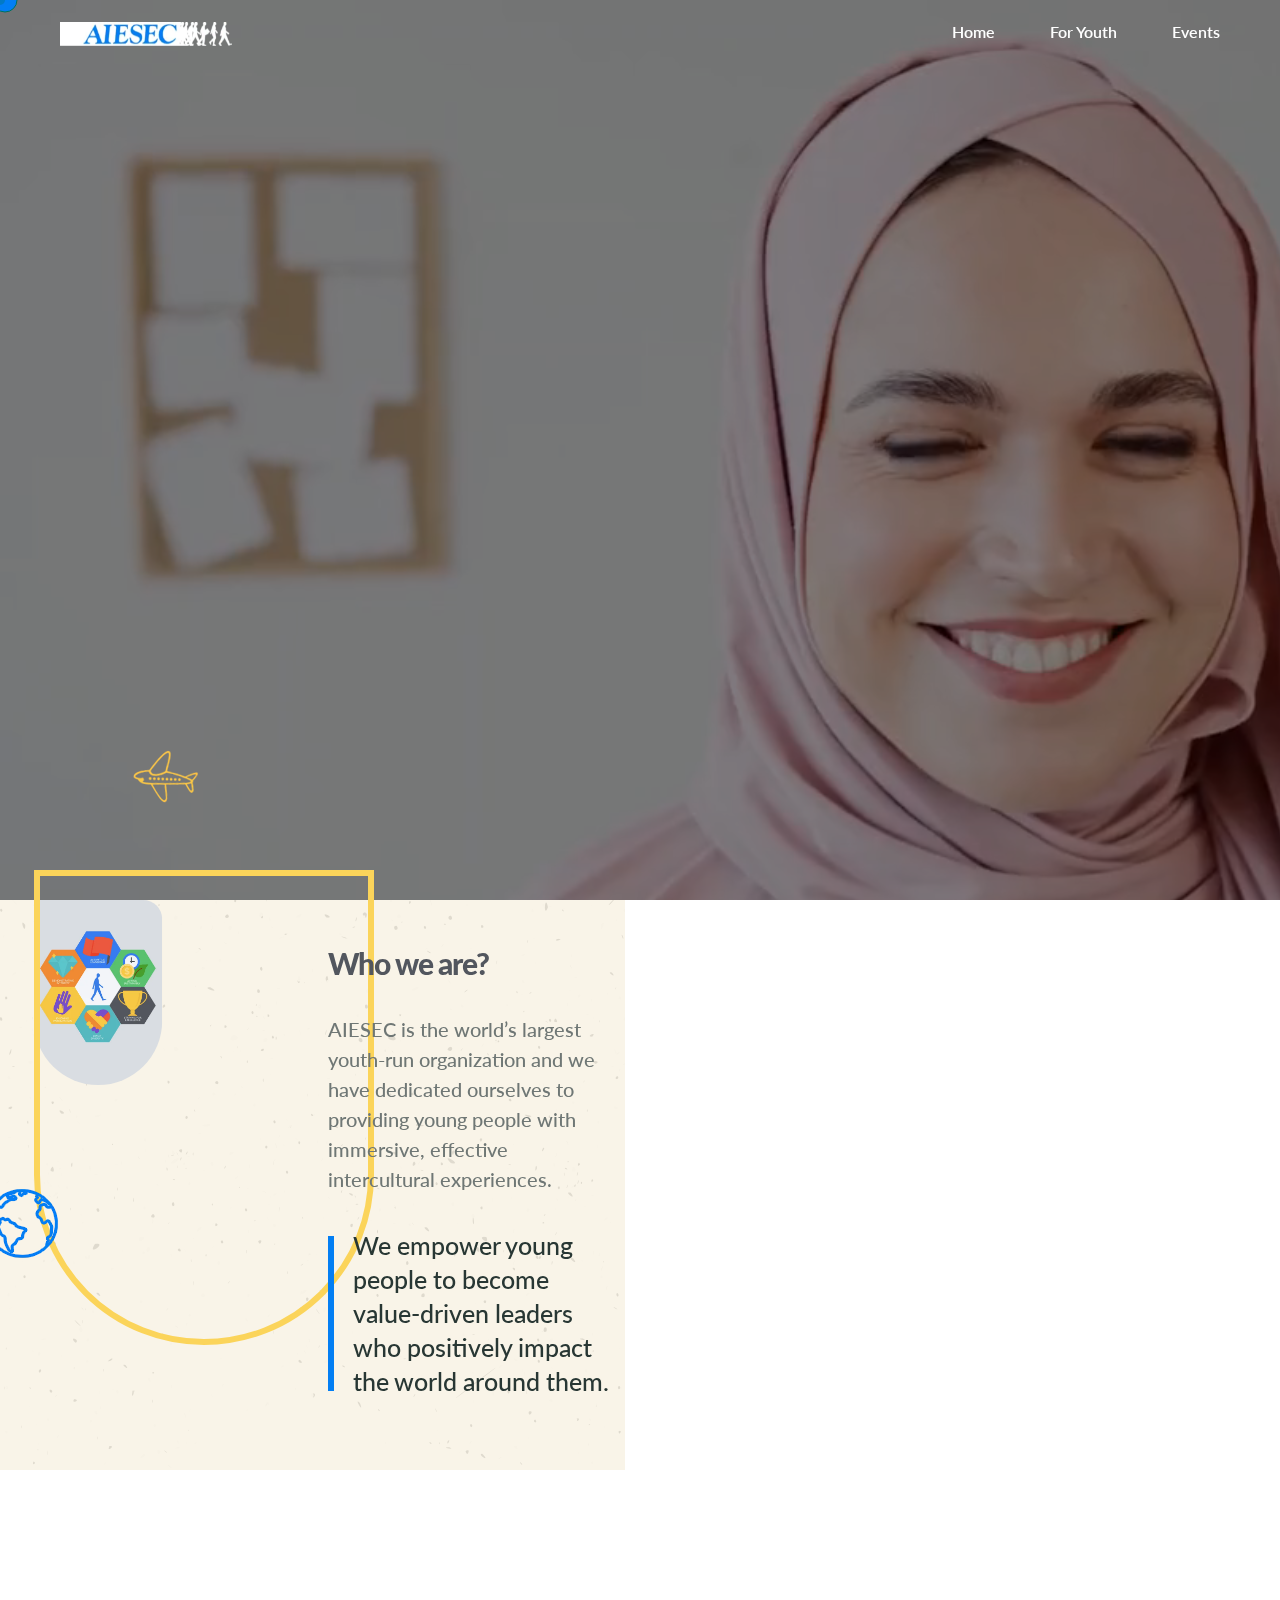
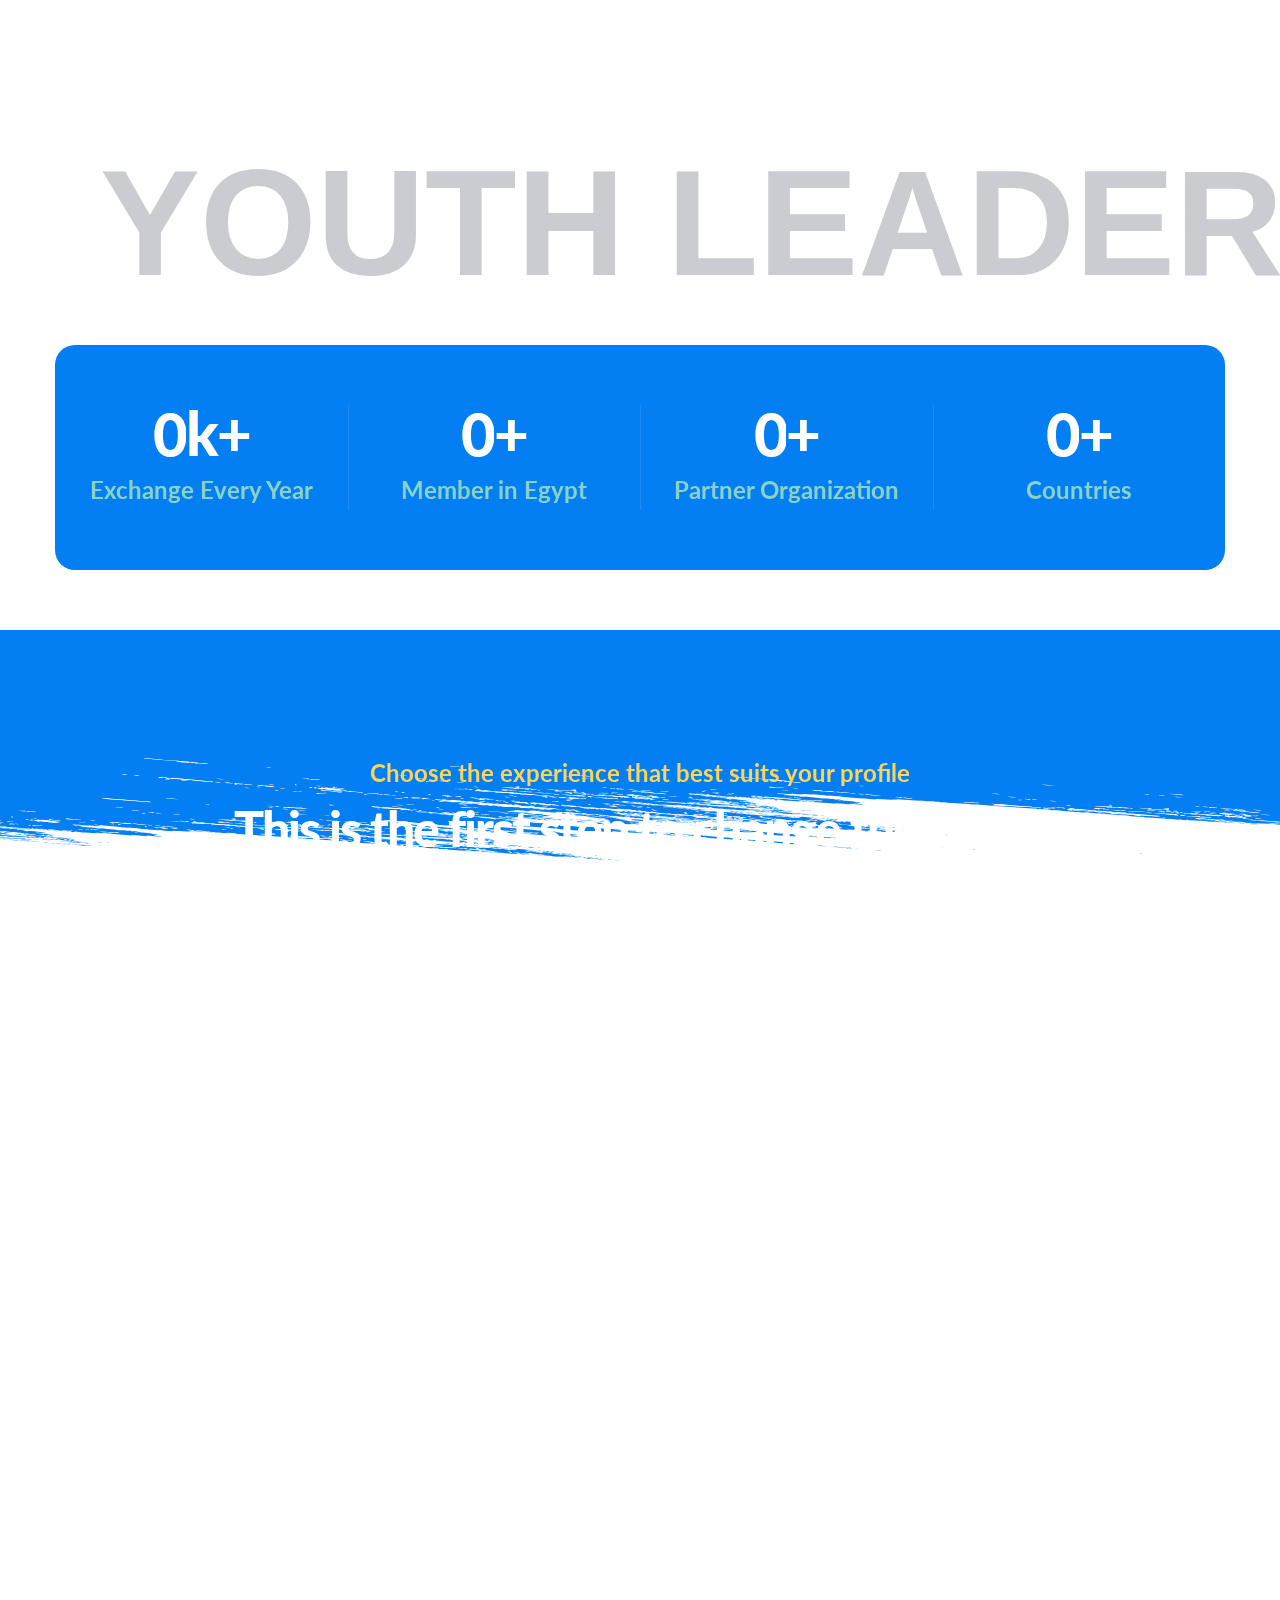
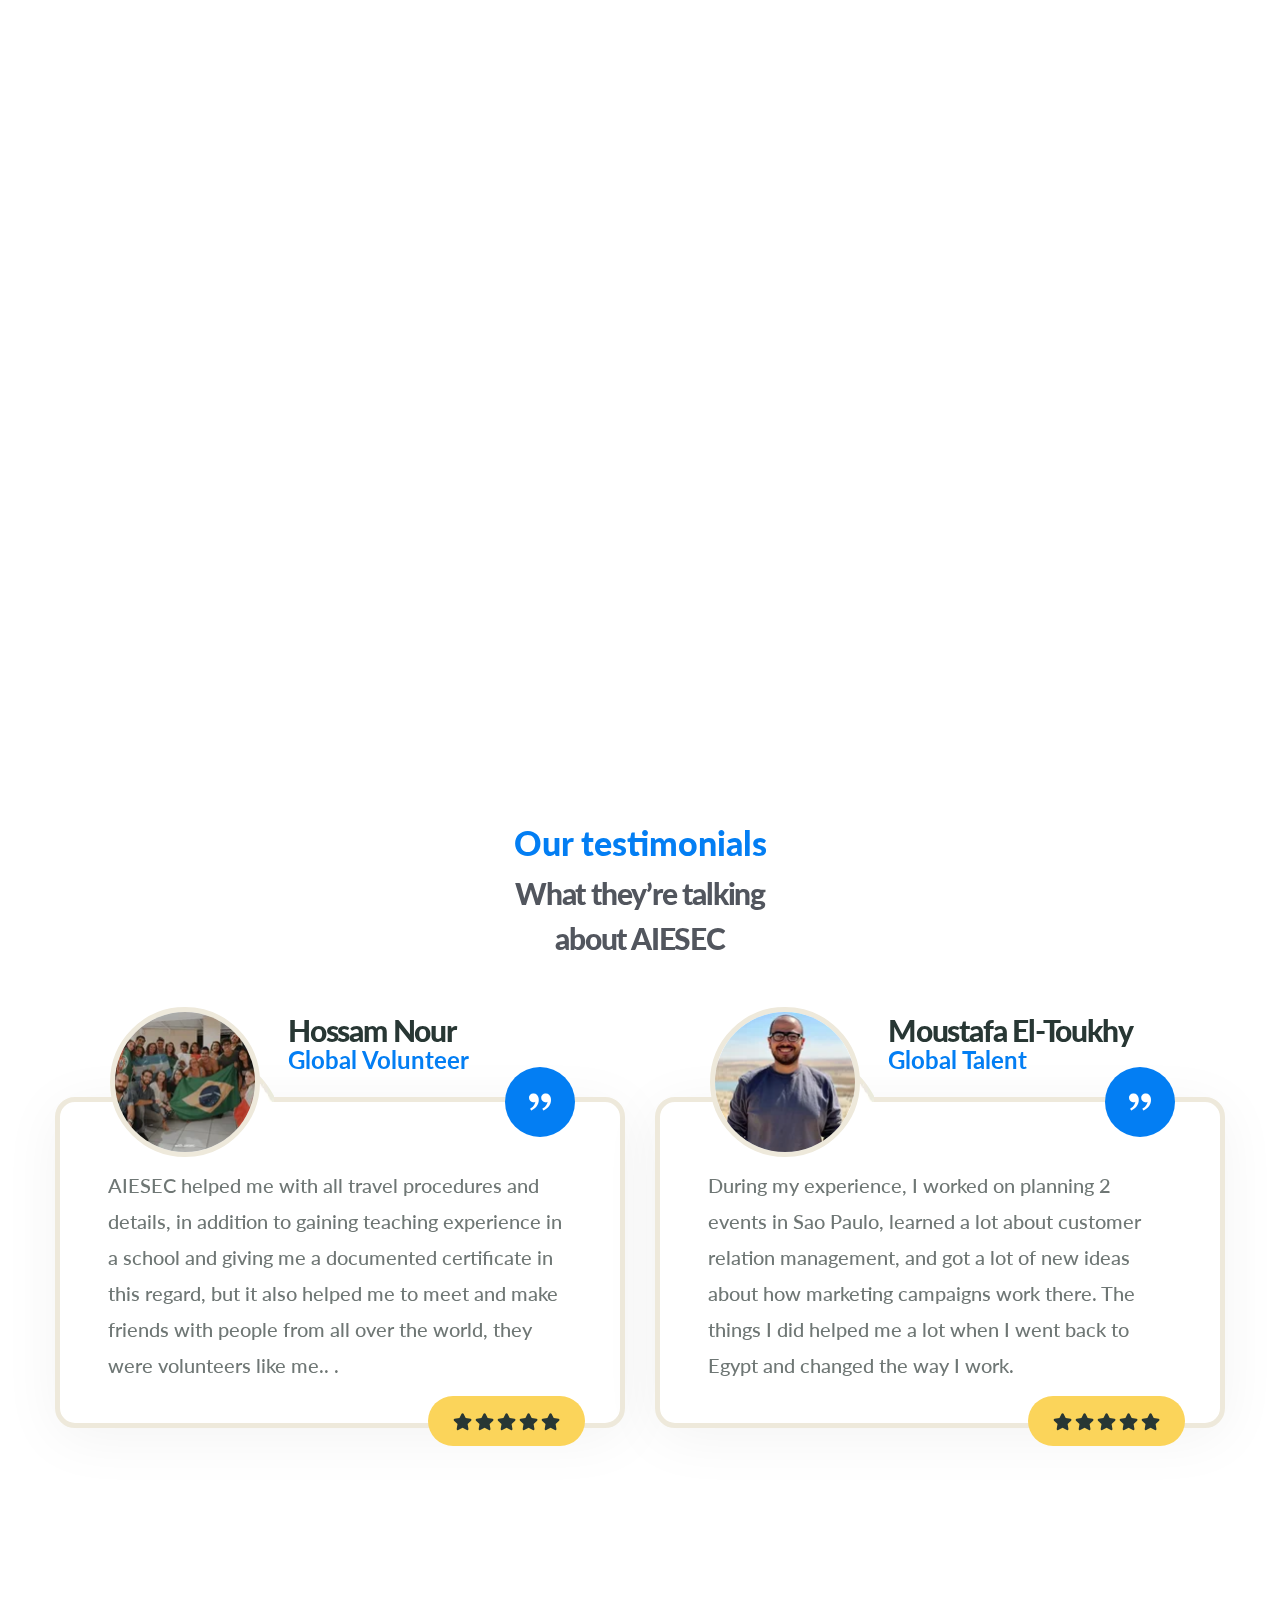
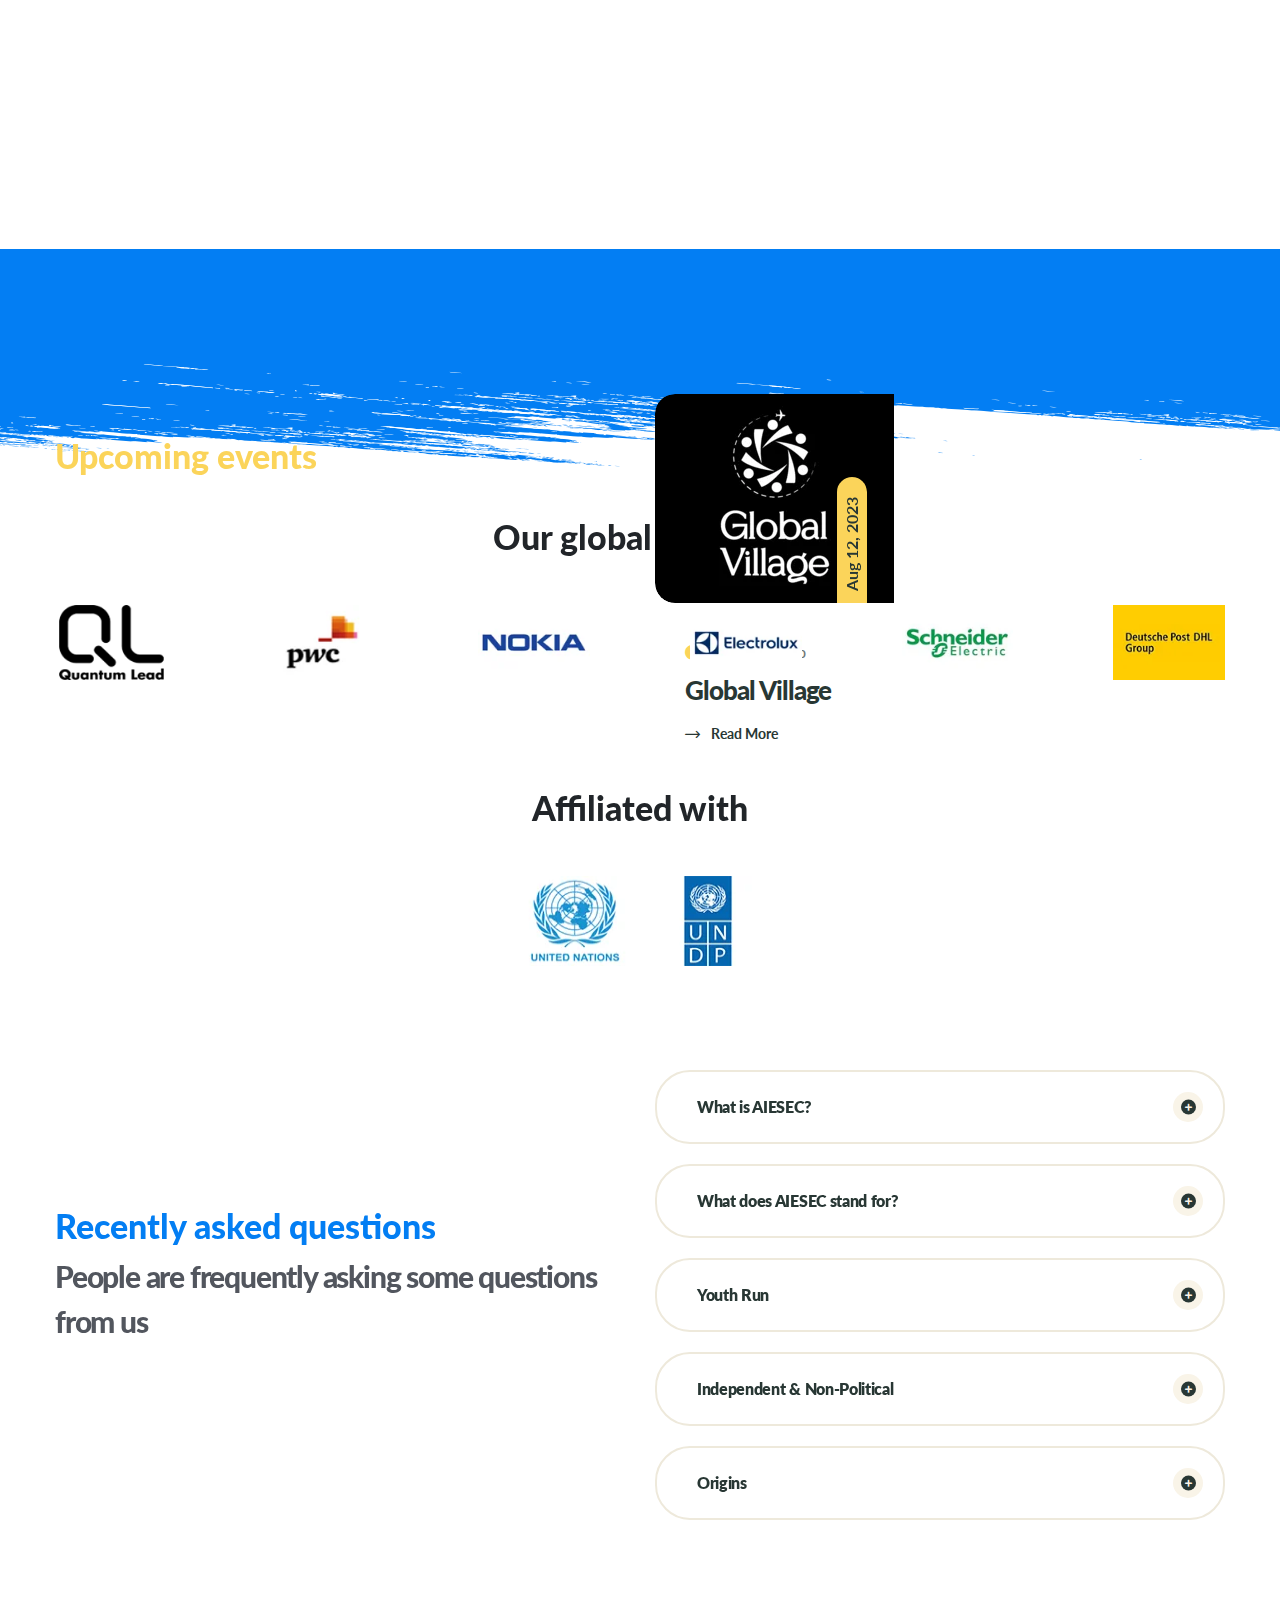
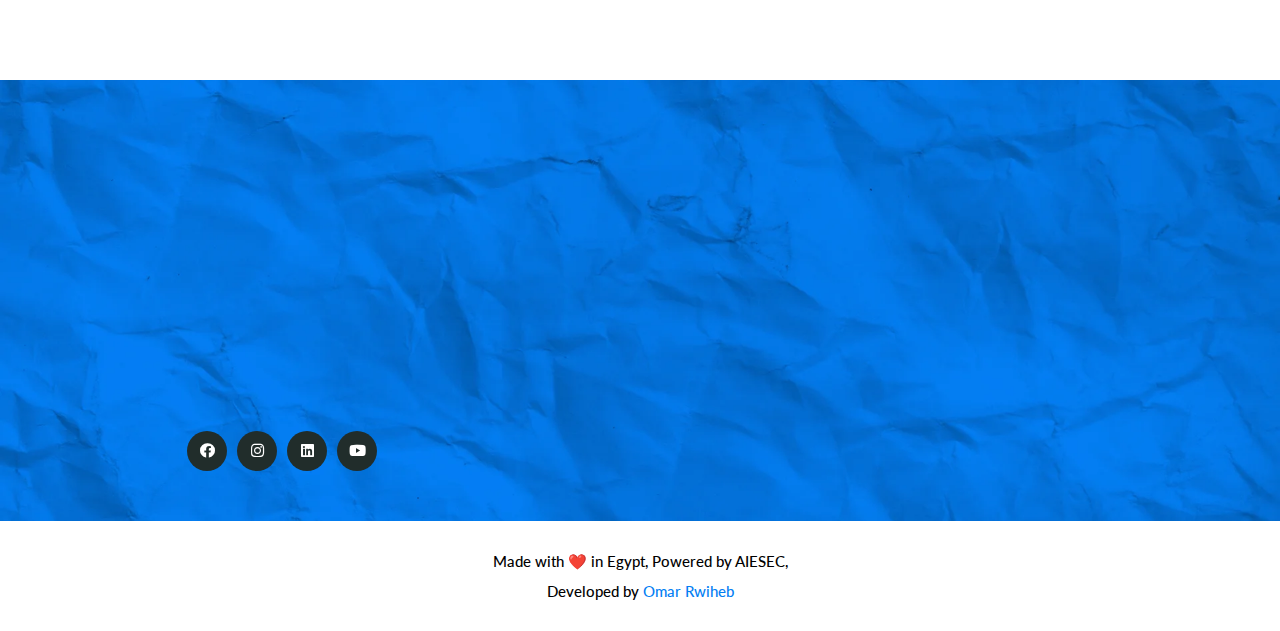
==== commit 74b13d75: "Update index.html" ====
--- a/index.html
+++ b/index.html
@@ -51,6 +51,16 @@
     <!-- End Meta Pixel Code -->
 </head>
 <body class="custom-cursor zoomed">
+   <div class="cookies-accept-block" id="cookies-accept-block" style="display: none;">
+        <div class="cookies-accept-content">
+          <h3><b>Cookies Consent</b></h3>
+          <p>By clicking "Accept", you agree to the storing of cookies on your device to enhance site navigation, analyze site usage, and assist in our marketing efforts. View our Privacy Policy for more information.</p>
+          <div class="cookies-accept-buttons">
+            <button class="accept-cookies"><i class="fas fa-check"></i> Accept</button>
+            <button class="decline-cookies"><i class="fas fa-times"></i> Deny</button>
+          </div>
+        </div>
+      </div> 
 <div class=custom-cursor__cursor></div>
 <div class=custom-cursor__cursor-two></div>
 <div class=preloader>
@@ -736,4 +746,4 @@
 <script src=assets/js/popup.js></script>
 <script src=assets/js/oxpins.js></script>
 </body>
-</html>+</html>
